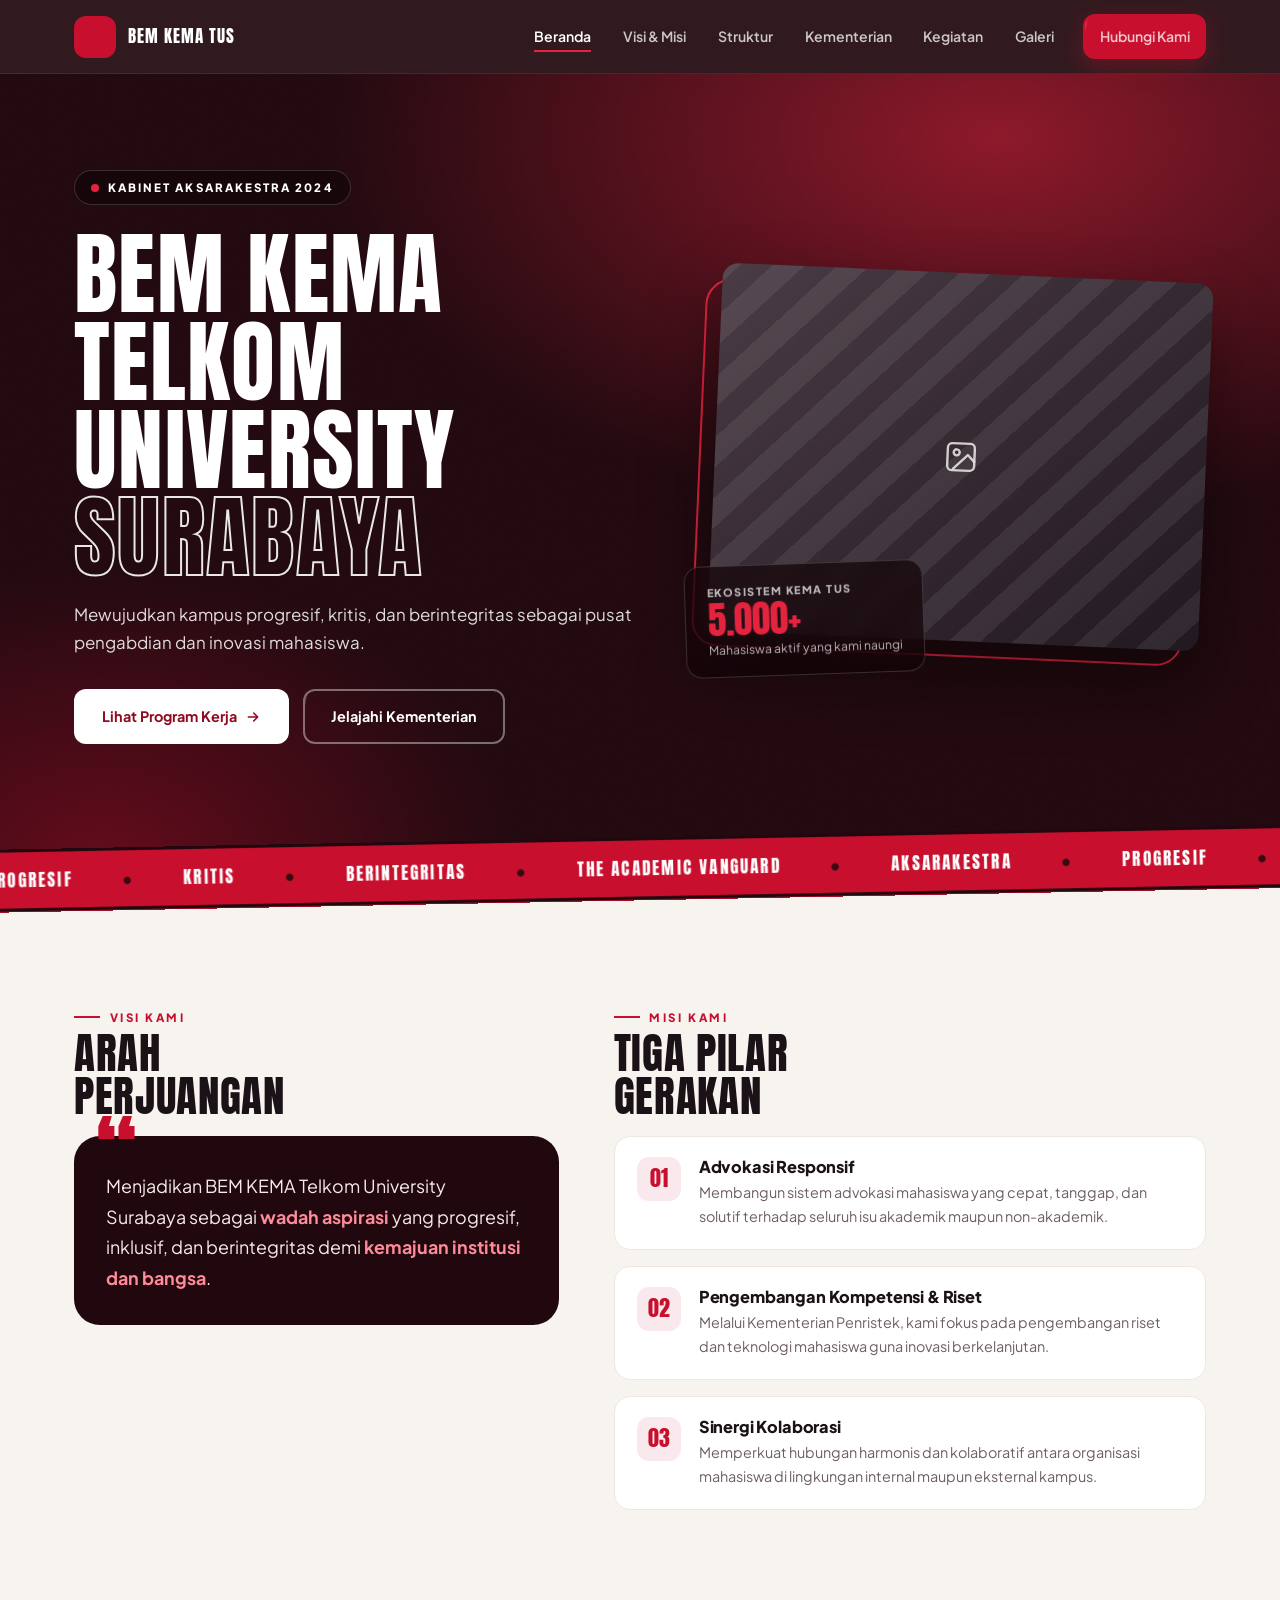
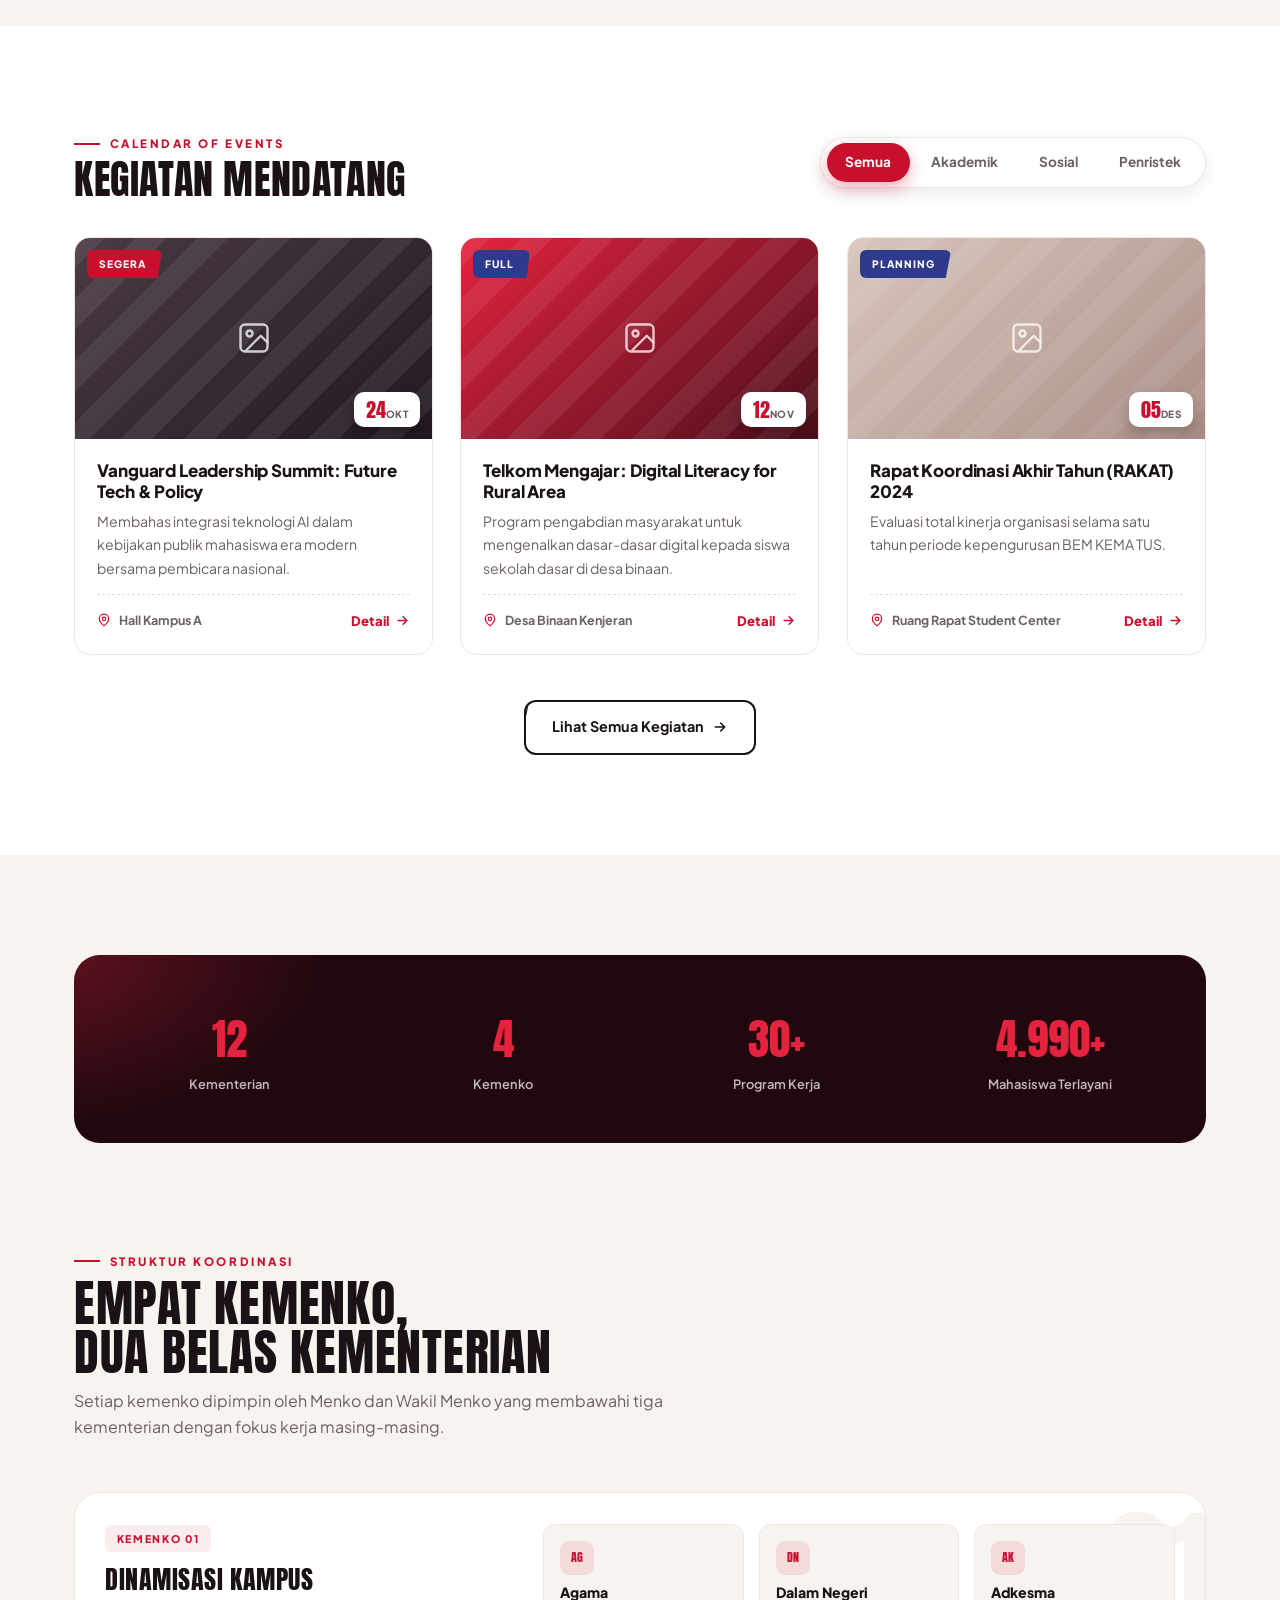
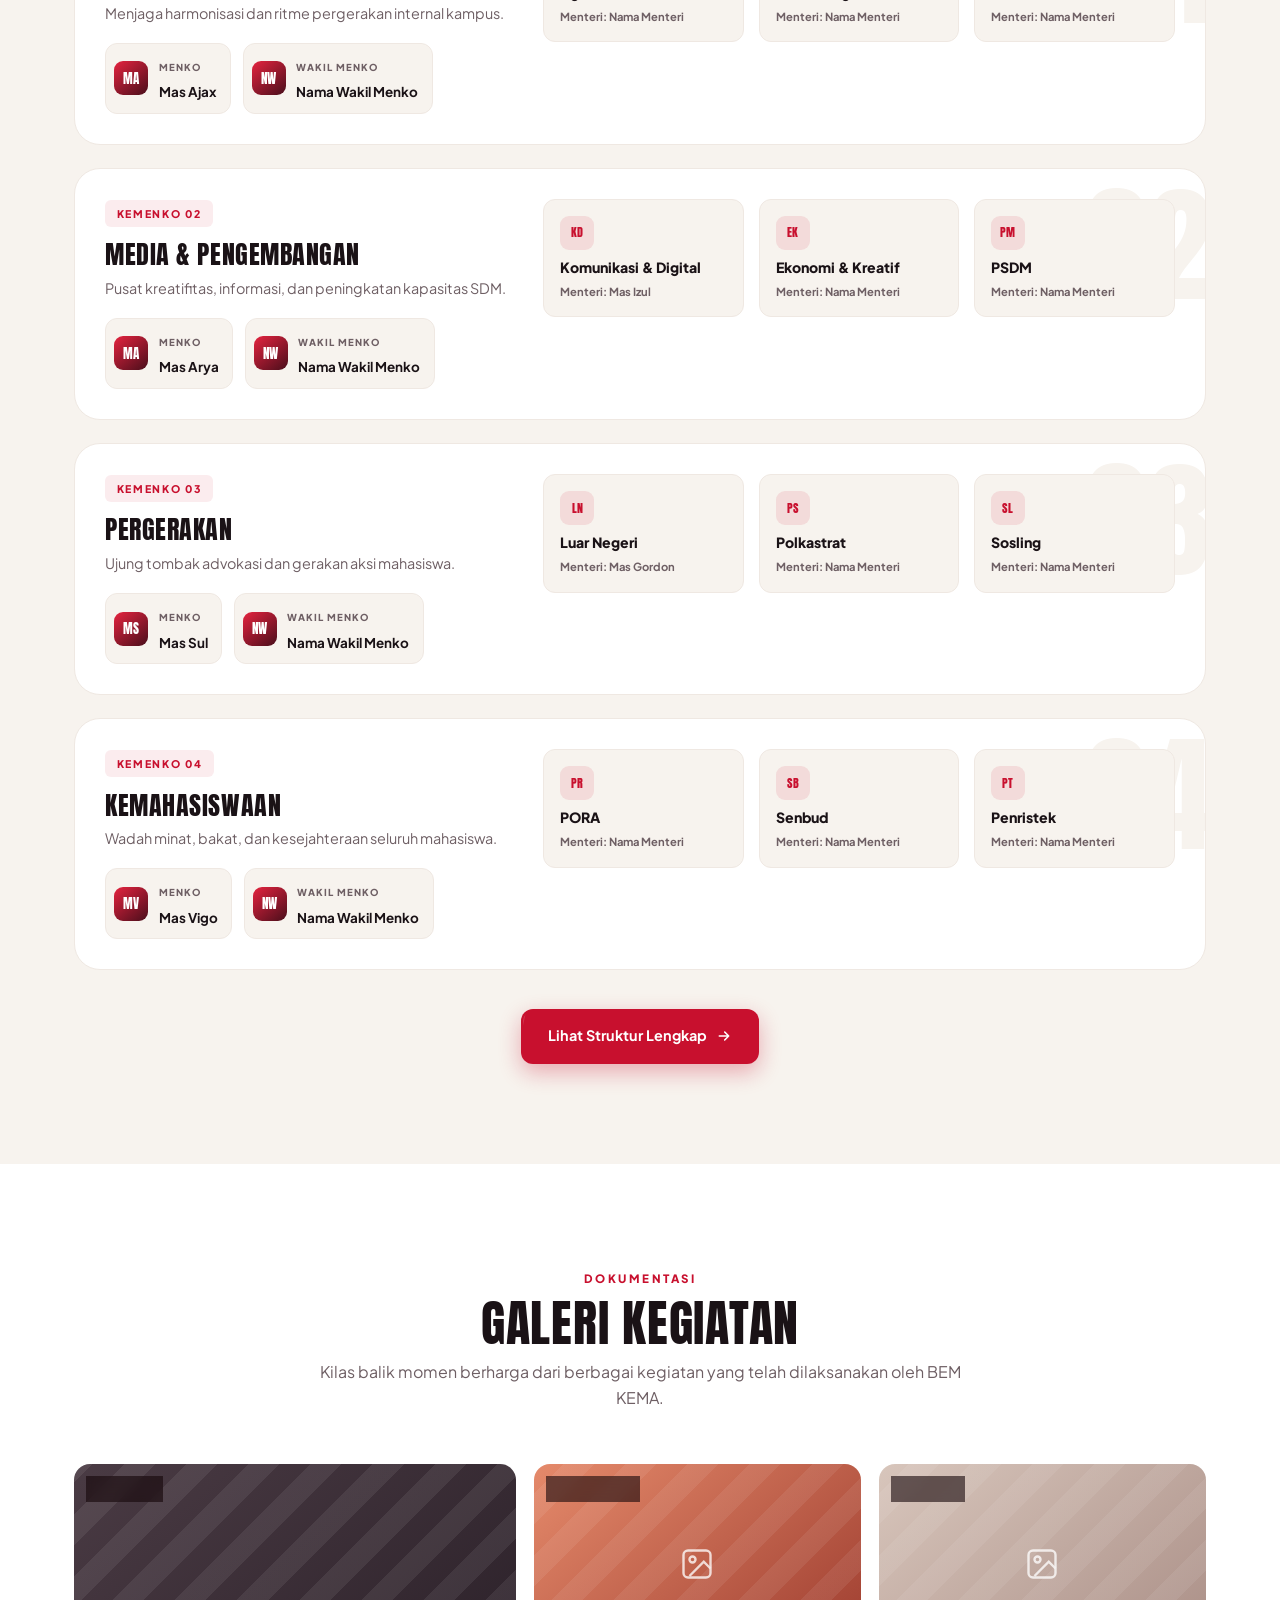
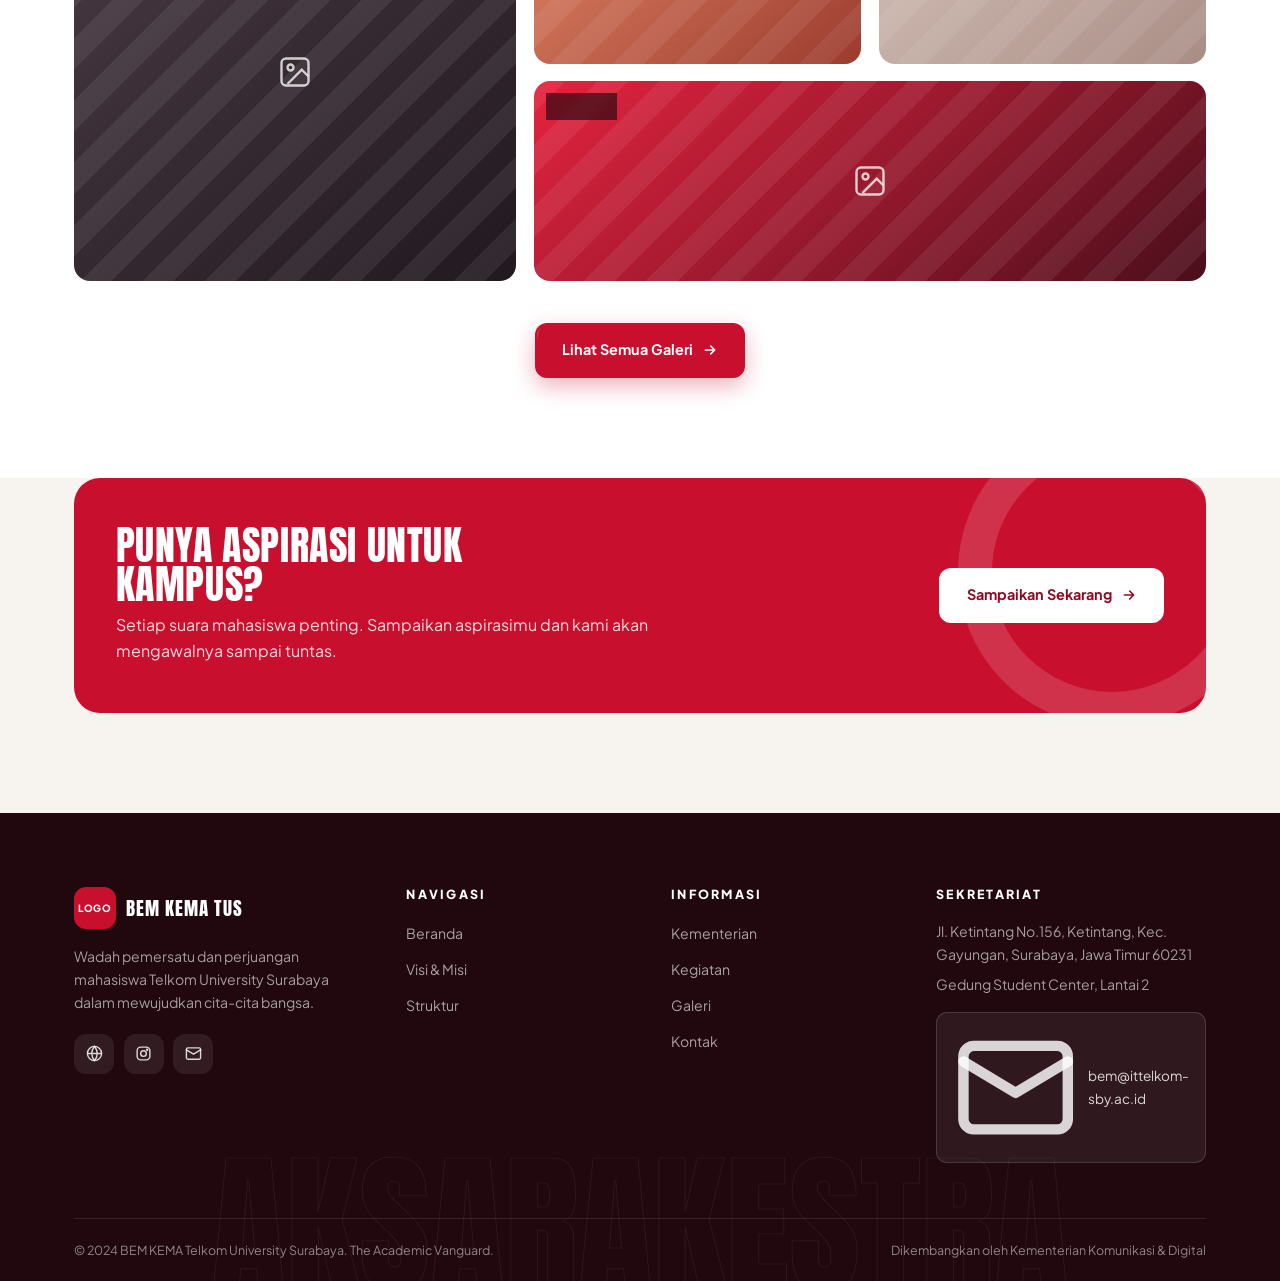
==== index.html @ 90ec029b "first upload" ====
<!DOCTYPE html>
<html lang="id">
<head>
  <meta charset="UTF-8">
  <meta name="viewport" content="width=device-width, initial-scale=1.0">
  <title>BEM KEMA TUS | The Academic Vanguard</title>
  <meta name="description" content="Website resmi BEM KEMA Telkom University Surabaya. Wadah aspirasi mahasiswa yang progresif, inklusif, dan berintegritas.">
  <link rel="preconnect" href="https://fonts.googleapis.com">
  <link rel="preconnect" href="https://fonts.gstatic.com" crossorigin>
  <link href="https://fonts.googleapis.com/css2?family=Anton&family=Plus+Jakarta+Sans:wght@400;500;600;700;800&display=swap" rel="stylesheet">
  <link rel="stylesheet" href="assets/css/style.css">
</head>
<body>

  <div id="site-header"></div>

  <!-- ===== HERO ===== -->
  <header class="hero">
    <div class="container hero-grid">
      <div>
        <span class="hero-badge rise d1"><span class="dot"></span> Kabinet Aksarakestra 2024</span>
        <h1>
          <span class="line rise d1">BEM KEMA</span>
          <span class="line rise d2">Telkom University</span>
          <span class="line outline rise d3">Surabaya</span>
        </h1>
        <p class="lead rise d3">Mewujudkan kampus progresif, kritis, dan berintegritas sebagai pusat pengabdian dan inovasi mahasiswa.</p>
        <div class="hero-actions rise d4">
          <a href="kegiatan.html" class="btn btn-light">Lihat Program Kerja
            <svg class="arrow" width="16" height="16" viewBox="0 0 24 24" fill="none" stroke="currentColor" stroke-width="2.4" stroke-linecap="round" stroke-linejoin="round"><path d="M5 12h14M13 6l6 6-6 6"/></svg>
          </a>
          <a href="kementerian.html" class="btn btn-ghost">Jelajahi Kementerian</a>
        </div>
      </div>
      <div class="hero-visual rise d3">
        <div class="hero-frame">
          <!-- Ganti div ini dengan <img src="assets/img/hero.jpg" class="hero-photo"> saat foto siap -->
          <div class="img-ph dark hero-photo">
            <svg viewBox="0 0 24 24" fill="none" stroke="currentColor" stroke-width="1.6" stroke-linecap="round" stroke-linejoin="round"><rect x="3" y="3" width="18" height="18" rx="3"/><circle cx="9" cy="9" r="2"/><path d="m21 15-4.5-4.5L7 20"/></svg>
          </div>
        </div>
        <div class="hero-stat">
          <div class="label">Ekosistem KEMA TUS</div>
          <div class="value" data-count="5000" data-suffix="+">0</div>
          <div class="sub">Mahasiswa aktif yang kami naungi</div>
        </div>
      </div>
    </div>
  </header>

  <!-- ===== MARQUEE ===== -->
  <div class="marquee" aria-hidden="true">
    <div class="marquee-track">
      <span>Progresif <em>&#9679;</em> Kritis <em>&#9679;</em> Berintegritas <em>&#9679;</em> The Academic Vanguard <em>&#9679;</em> Aksarakestra <em>&#9679;</em></span>
      <span>Progresif <em>&#9679;</em> Kritis <em>&#9679;</em> Berintegritas <em>&#9679;</em> The Academic Vanguard <em>&#9679;</em> Aksarakestra <em>&#9679;</em></span>
    </div>
  </div>

  <!-- ===== VISI MISI ===== -->
  <section class="section">
    <div class="container vm-grid">
      <div class="vm-block reveal">
        <span class="eyebrow">Visi Kami</span>
        <h2>Arah<br>Perjuangan</h2>
        <div class="visi-card">
          Menjadikan BEM KEMA Telkom University Surabaya sebagai <strong>wadah aspirasi</strong> yang progresif, inklusif, dan berintegritas demi <strong>kemajuan institusi dan bangsa</strong>.
        </div>
      </div>
      <div class="vm-block reveal">
        <span class="eyebrow">Misi Kami</span>
        <h2>Tiga Pilar<br>Gerakan</h2>
        <div class="misi-item">
          <div class="misi-num">01</div>
          <div>
            <h4>Advokasi Responsif</h4>
            <p>Membangun sistem advokasi mahasiswa yang cepat, tanggap, dan solutif terhadap seluruh isu akademik maupun non-akademik.</p>
          </div>
        </div>
        <div class="misi-item">
          <div class="misi-num">02</div>
          <div>
            <h4>Pengembangan Kompetensi &amp; Riset</h4>
            <p>Melalui Kementerian Penristek, kami fokus pada pengembangan riset dan teknologi mahasiswa guna inovasi berkelanjutan.</p>
          </div>
        </div>
        <div class="misi-item">
          <div class="misi-num">03</div>
          <div>
            <h4>Sinergi Kolaborasi</h4>
            <p>Memperkuat hubungan harmonis dan kolaboratif antara organisasi mahasiswa di lingkungan internal maupun eksternal kampus.</p>
          </div>
        </div>
      </div>
    </div>
  </section>

  <!-- ===== KEGIATAN MENDATANG ===== -->
  <section class="section white">
    <div class="container">
      <div class="toolbar">
        <div>
          <span class="eyebrow">Calendar of Events</span>
          <h2 class="display" style="font-size:clamp(1.8rem,3.4vw,2.5rem);margin-top:.4rem">Kegiatan Mendatang</h2>
        </div>
        <div class="chip-row" id="home-filter">
          <button class="chip active" data-kategori="semua">Semua</button>
          <button class="chip" data-kategori="seminar">Akademik</button>
          <button class="chip" data-kategori="sosial">Sosial</button>
          <button class="chip" data-kategori="penristek">Penristek</button>
        </div>
      </div>
      <div class="cards-3" id="home-kegiatan"></div>
      <div style="text-align:center;margin-top:2.8rem">
        <a href="kegiatan.html" class="btn btn-outline">Lihat Semua Kegiatan
          <svg class="arrow" width="16" height="16" viewBox="0 0 24 24" fill="none" stroke="currentColor" stroke-width="2.4" stroke-linecap="round" stroke-linejoin="round"><path d="M5 12h14M13 6l6 6-6 6"/></svg>
        </a>
      </div>
    </div>
  </section>

  <!-- ===== STATISTIK ===== -->
  <section class="section" style="padding-bottom:0">
    <div class="container">
      <div class="stats-strip reveal">
        <div><div class="value" data-count="12">0</div><div class="label">Kementerian</div></div>
        <div><div class="value" data-count="4">0</div><div class="label">Kemenko</div></div>
        <div><div class="value" data-count="30" data-suffix="+">0</div><div class="label">Program Kerja</div></div>
        <div><div class="value" data-count="5000" data-suffix="+">0</div><div class="label">Mahasiswa Terlayani</div></div>
      </div>
    </div>
  </section>

  <!-- ===== KEMENKO PREVIEW ===== -->
  <section class="section">
    <div class="container">
      <div class="section-head">
        <span class="eyebrow">Struktur Koordinasi</span>
        <h2>Empat Kemenko,<br>Dua Belas Kementerian</h2>
        <p>Setiap kemenko dipimpin oleh Menko dan Wakil Menko yang membawahi tiga kementerian dengan fokus kerja masing-masing.</p>
      </div>
      <div id="home-kemenko"></div>
      <div style="text-align:center;margin-top:2.4rem">
        <a href="struktur.html" class="btn btn-red">Lihat Struktur Lengkap
          <svg class="arrow" width="16" height="16" viewBox="0 0 24 24" fill="none" stroke="currentColor" stroke-width="2.4" stroke-linecap="round" stroke-linejoin="round"><path d="M5 12h14M13 6l6 6-6 6"/></svg>
        </a>
      </div>
    </div>
  </section>

  <!-- ===== GALERI PREVIEW ===== -->
  <section class="section white">
    <div class="container">
      <div class="section-head center">
        <span class="eyebrow">Dokumentasi</span>
        <h2>Galeri Kegiatan</h2>
        <p>Kilas balik momen berharga dari berbagai kegiatan yang telah dilaksanakan oleh BEM KEMA.</p>
      </div>
      <div class="gallery-masonry">
        <div class="g-item tall reveal"><div class="img-ph dark"><svg viewBox="0 0 24 24" fill="none" stroke="currentColor" stroke-width="1.6"><rect x="3" y="3" width="18" height="18" rx="3"/><circle cx="9" cy="9" r="2"/><path d="m21 15-4.5-4.5L7 20"/></svg></div><span class="tag">Internal</span><div class="cap">Foto bersama Kabinet Aksarakestra</div></div>
        <div class="g-item reveal"><div class="img-ph warm"><svg viewBox="0 0 24 24" fill="none" stroke="currentColor" stroke-width="1.6"><rect x="3" y="3" width="18" height="18" rx="3"/><circle cx="9" cy="9" r="2"/><path d="m21 15-4.5-4.5L7 20"/></svg></div><span class="tag">Aksi Sosial</span><div class="cap">Kegiatan pengabdian masyarakat</div></div>
        <div class="g-item reveal"><div class="img-ph"><svg viewBox="0 0 24 24" fill="none" stroke="currentColor" stroke-width="1.6"><rect x="3" y="3" width="18" height="18" rx="3"/><circle cx="9" cy="9" r="2"/><path d="m21 15-4.5-4.5L7 20"/></svg></div><span class="tag">Seminar</span><div class="cap">Diskusi kajian strategis</div></div>
        <div class="g-item wide reveal"><div class="img-ph red"><svg viewBox="0 0 24 24" fill="none" stroke="currentColor" stroke-width="1.6"><rect x="3" y="3" width="18" height="18" rx="3"/><circle cx="9" cy="9" r="2"/><path d="m21 15-4.5-4.5L7 20"/></svg></div><span class="tag">Kabinet</span><div class="cap">Foto bersama seluruh pengurus di depan kampus</div></div>
      </div>
      <div style="text-align:center;margin-top:2.6rem">
        <a href="galeri.html" class="btn btn-red">Lihat Semua Galeri
          <svg class="arrow" width="16" height="16" viewBox="0 0 24 24" fill="none" stroke="currentColor" stroke-width="2.4" stroke-linecap="round" stroke-linejoin="round"><path d="M5 12h14M13 6l6 6-6 6"/></svg>
        </a>
      </div>
    </div>
  </section>

  <!-- ===== CTA ===== -->
  <section class="section" style="padding-top:0">
    <div class="container">
      <div class="cta-band reveal">
        <div>
          <h2>Punya Aspirasi untuk Kampus?</h2>
          <p>Setiap suara mahasiswa penting. Sampaikan aspirasimu dan kami akan mengawalnya sampai tuntas.</p>
        </div>
        <a href="kontak.html" class="btn btn-light">Sampaikan Sekarang
          <svg class="arrow" width="16" height="16" viewBox="0 0 24 24" fill="none" stroke="currentColor" stroke-width="2.4" stroke-linecap="round" stroke-linejoin="round"><path d="M5 12h14M13 6l6 6-6 6"/></svg>
        </a>
      </div>
    </div>
  </section>

  <div id="site-footer"></div>

  <script src="assets/js/data.js"></script>
  <script src="assets/js/main.js"></script>
</body>
</html>
---- assets/css/style.css ----
/* ============================================================
   BEM KEMA TUS  |  "The Academic Vanguard"
   Redesain v2: tipografi poster (Anton), palet crimson + paper,
   micro-interaction, filter sliding pill, kemenko panel.
   ============================================================ */

:root{
  --red:#C8102E;
  --red-hot:#E5233F;
  --red-deep:#8F0A21;
  --wine:#4A0E1B;
  --maroon:#20080E;        /* section gelap & footer */
  --maroon-2:#2E0C15;

  --paper:#F7F3EE;         /* latar utama, warm paper */
  --card:#FFFFFF;
  --ink:#1A1216;
  --muted:#6E5F64;
  --line:#E7DcD6;
  --line-soft:#EFE8E2;
  --sun:#F2A33C;           /* aksen kecil saja */

  --radius:16px;
  --radius-lg:26px;
  --shadow:0 16px 40px rgba(32,8,14,.12);
  --shadow-sm:0 6px 18px rgba(32,8,14,.08);

  --display:"Anton",Impact,sans-serif;
  --body:"Plus Jakarta Sans",system-ui,sans-serif;

  --nav-h:74px;
  --container:1180px;
  --ease:cubic-bezier(.22,.9,.3,1);
}

*{box-sizing:border-box;margin:0;padding:0}
html{scroll-behavior:smooth;overflow-x:clip}
body{
  font-family:var(--body);color:var(--ink);background:var(--paper);
  line-height:1.65;font-size:16px;-webkit-font-smoothing:antialiased;
  overflow-x:hidden;
}
::selection{background:var(--red);color:#fff}
img{max-width:100%;display:block}
a{color:inherit;text-decoration:none}
ul{list-style:none}
button{font:inherit;cursor:pointer;border:none;background:none;color:inherit}

/* Display type: uppercase poster */
h1,h2,.display{
  font-family:var(--display);font-weight:400;text-transform:uppercase;
  letter-spacing:.015em;line-height:.98;
}
h3,h4{font-weight:800;letter-spacing:-.01em;line-height:1.25}
.outline{
  color:transparent;-webkit-text-stroke:2px rgba(255,255,255,.9);
}
.outline.dark{-webkit-text-stroke:2px var(--red)}

.container{max-width:var(--container);margin:0 auto;padding:0 24px}
.section{padding:100px 0}
.section.dark{background:var(--maroon);color:#F3E9E4}
.section.white{background:var(--card)}

.eyebrow{
  display:inline-flex;align-items:center;gap:.6rem;
  font-size:.72rem;font-weight:800;letter-spacing:.22em;text-transform:uppercase;
  color:var(--red);
}
.eyebrow::before{content:"";width:26px;height:2px;background:var(--red)}
.eyebrow.on-dark{color:#FF6B81}
.eyebrow.on-dark::before{background:#FF6B81}

.section-head{max-width:680px;margin-bottom:52px}
.section-head.center{margin-left:auto;margin-right:auto;text-align:center}
.section-head.center .eyebrow::before{display:none}
.section-head h2{font-size:clamp(2rem,4.4vw,3.1rem);margin:.55rem 0 .7rem}
.section-head p{color:var(--muted)}
.section.dark .section-head p{color:#C9B3B4}

/* ---------- Progress bar & back-to-top ---------- */
.progress-bar{
  position:fixed;top:0;left:0;height:3px;width:0;z-index:300;
  background:linear-gradient(90deg,var(--red),var(--red-hot));
}
.to-top{
  position:fixed;right:22px;bottom:22px;z-index:90;width:48px;height:48px;
  border-radius:50%;background:var(--ink);color:#fff;display:grid;place-items:center;
  box-shadow:var(--shadow);opacity:0;pointer-events:none;
  transition:.3s var(--ease);
}
.to-top.show{opacity:1;pointer-events:auto}
.to-top:hover{background:var(--red);transform:translateY(-4px) rotate(-8deg)}

/* ---------- Tombol ---------- */
.btn{
  position:relative;display:inline-flex;align-items:center;gap:.55rem;
  padding:.85rem 1.6rem;border-radius:12px;font-weight:700;font-size:.9rem;
  overflow:hidden;isolation:isolate;transition:.28s var(--ease);
  border:2px solid transparent;
}
.btn::after{
  content:"";position:absolute;inset:0;z-index:-1;
  background:rgba(255,255,255,.16);
  transform:translateX(-101%) skewX(-12deg);transition:transform .38s var(--ease);
}
.btn:hover::after{transform:translateX(0) skewX(0)}
.btn .arrow{transition:transform .25s var(--ease)}
.btn:hover .arrow{transform:translateX(4px)}
.btn-red{background:var(--red);color:#fff;box-shadow:0 8px 22px rgba(200,16,46,.32)}
.btn-red:hover{transform:translateY(-2px)}
.btn-light{background:#fff;color:var(--red-deep)}
.btn-light:hover{transform:translateY(-2px);box-shadow:0 10px 26px rgba(0,0,0,.22)}
.btn-ghost{border-color:rgba(255,255,255,.4);color:#fff}
.btn-ghost:hover{border-color:#fff}
.btn-outline{border-color:var(--ink);color:var(--ink)}
.btn-outline::after{background:var(--ink)}
.btn-outline:hover{color:#fff}

/* ---------- Navbar ---------- */
.navbar{
  position:sticky;top:0;z-index:100;height:var(--nav-h);
  background:rgba(32,8,14,.92);backdrop-filter:blur(12px);
  color:#fff;border-bottom:1px solid rgba(255,255,255,.08);
}
.navbar .container{height:100%;display:flex;align-items:center;gap:2rem}
.brand{display:flex;align-items:center;gap:.75rem;font-family:var(--display);font-size:1.05rem;letter-spacing:.06em;text-transform:uppercase}
.brand-logo{
  width:42px;height:42px;border-radius:12px;overflow:hidden;flex-shrink:0;
  background:var(--red);display:grid;place-items:center;
  transition:.3s var(--ease);
}
.brand:hover .brand-logo{transform:rotate(-6deg) scale(1.05)}
.brand-logo img{width:100%;height:100%;object-fit:contain;padding:5px}
.brand-logo .logo-fallback{font-size:.62rem;font-weight:800;letter-spacing:.08em;font-family:var(--body)}
.nav-links{display:flex;align-items:center;gap:.2rem;margin-left:auto}
.nav-links a{
  position:relative;padding:.55rem .9rem;font-size:.88rem;font-weight:600;
  color:rgba(255,255,255,.75);transition:color .2s;
}
.nav-links a:not(.btn)::after{
  content:"";position:absolute;left:.9rem;right:.9rem;bottom:.3rem;height:2px;
  background:var(--red-hot);transform:scaleX(0);transform-origin:left;
  transition:transform .28s var(--ease);
}
.nav-links a:not(.btn):hover{color:#fff}
.nav-links a:not(.btn):hover::after{transform:scaleX(1)}
.nav-links a.active{color:#fff}
.nav-links a.active::after{transform:scaleX(1)}
.nav-cta{margin-left:.7rem;padding:.6rem 1.2rem}
.nav-toggle{display:none;width:44px;height:44px;border-radius:10px}
.nav-toggle:hover{background:rgba(255,255,255,.1)}
@media(max-width:960px){
  .nav-links{
    position:fixed;inset:var(--nav-h) 0 auto 0;flex-direction:column;align-items:stretch;
    background:var(--maroon);padding:1.1rem 1.4rem 1.5rem;gap:.25rem;
    transform:translateY(-130%);transition:transform .32s var(--ease);
    box-shadow:0 24px 40px rgba(0,0,0,.35);
  }
  .nav-links.open{transform:translateY(0)}
  .nav-cta{margin:.7rem 0 0}
  .nav-toggle{display:grid;place-items:center;margin-left:auto}
}

/* ---------- Hero ---------- */
.hero{
  position:relative;color:#fff;overflow:hidden;
  background:
    radial-gradient(1100px 620px at 78% 8%,rgba(229,35,63,.55),transparent 62%),
    radial-gradient(700px 500px at 8% 100%,rgba(143,10,33,.6),transparent 60%),
    var(--maroon);
  padding:96px 0 120px;
}
.hero::before{ /* grain halus */
  content:"";position:absolute;inset:0;opacity:.5;pointer-events:none;
  background-image:url("data:image/svg+xml,%3Csvg xmlns='http://www.w3.org/2000/svg' width='140' height='140'%3E%3Cfilter id='n'%3E%3CfeTurbulence type='fractalNoise' baseFrequency='.9' numOctaves='2'/%3E%3CfeColorMatrix values='0 0 0 0 1 0 0 0 0 1 0 0 0 0 1 0 0 0 .04 0'/%3E%3C/filter%3E%3Crect width='100%25' height='100%25' filter='url(%23n)'/%3E%3C/svg%3E");
}
.hero-grid{position:relative;display:grid;grid-template-columns:1.08fr .92fr;gap:4rem;align-items:center}
.hero-badge{
  display:inline-flex;align-items:center;gap:.55rem;
  background:rgba(0,0,0,.35);border:1px solid rgba(255,255,255,.16);
  padding:.45rem 1rem;border-radius:999px;font-size:.72rem;font-weight:800;
  letter-spacing:.18em;text-transform:uppercase;margin-bottom:1.6rem;
}
.hero-badge .dot{width:8px;height:8px;border-radius:50%;background:var(--red-hot);animation:pulse 2s infinite}
@keyframes pulse{
  0%,100%{box-shadow:0 0 0 0 rgba(229,35,63,.5)}
  55%{box-shadow:0 0 0 8px rgba(229,35,63,0)}
}
.hero h1{font-size:clamp(3rem,7.4vw,5.6rem);margin-bottom:1.2rem}
.hero h1 .line{display:block}
.hero p.lead{font-size:1.06rem;color:rgba(255,255,255,.85);max-width:48ch;margin-bottom:2rem}
.hero-actions{display:flex;flex-wrap:wrap;gap:.9rem}

/* animasi masuk hero */
.rise{opacity:0;transform:translateY(28px);animation:rise .8s var(--ease) forwards}
.rise.d1{animation-delay:.08s}.rise.d2{animation-delay:.18s}
.rise.d3{animation-delay:.3s}.rise.d4{animation-delay:.42s}
@keyframes rise{to{opacity:1;transform:none}}

.hero-visual{position:relative}
.hero-frame{
  position:relative;border-radius:var(--radius-lg);
  transform:rotate(2.5deg);transition:transform .5s var(--ease);
}
.hero-visual:hover .hero-frame{transform:rotate(0deg) scale(1.015)}
.hero-frame::before{
  content:"";position:absolute;inset:0;border-radius:var(--radius-lg);
  border:2px solid var(--red-hot);transform:translate(-16px,16px);
  pointer-events:none;
}
.hero-photo{border-radius:var(--radius-lg);aspect-ratio:4/3;box-shadow:0 34px 70px rgba(0,0,0,.45)}
.hero-stat{
  position:absolute;left:-30px;bottom:-34px;z-index:2;
  background:rgba(18,4,8,.72);backdrop-filter:blur(12px);
  border:1px solid rgba(255,255,255,.16);border-radius:var(--radius);
  padding:1.05rem 1.35rem;min-width:210px;transform:rotate(-2deg);
}
.hero-stat .label{font-size:.68rem;letter-spacing:.14em;text-transform:uppercase;color:rgba(255,255,255,.7);font-weight:800}
.hero-stat .value{font-family:var(--display);font-size:2.3rem;line-height:1.05;color:var(--red-hot)}
.hero-stat .sub{font-size:.76rem;color:rgba(255,255,255,.7)}
@media(max-width:960px){
  .hero-grid{grid-template-columns:1fr;gap:3.4rem}
  .hero-stat{left:10px;bottom:-24px}
}

/* ---------- Marquee ---------- */
.marquee{
  background:var(--red);color:#fff;overflow:hidden;padding:.85rem 0;
  transform:rotate(-1.1deg) scale(1.02);border-block:3px solid var(--maroon);
  position:relative;z-index:3;margin-top:-26px;
}
.marquee-track{
  display:flex;gap:3rem;width:max-content;
  font-family:var(--display);font-size:1.05rem;letter-spacing:.12em;text-transform:uppercase;
  animation:marquee 22s linear infinite;
}
.marquee-track span{display:flex;align-items:center;gap:3rem;white-space:nowrap}
.marquee-track em{font-style:normal;color:var(--maroon);opacity:.85}
@keyframes marquee{to{transform:translateX(-50%)}}

/* ---------- Placeholder gambar ---------- */
.img-ph{
  position:relative;overflow:hidden;border-radius:var(--radius);
  background:linear-gradient(140deg,#D8C6BC,#A98D85);
  display:grid;place-items:center;color:rgba(255,255,255,.9);
}
.img-ph::before{
  content:"";position:absolute;inset:0;
  background:repeating-linear-gradient(-45deg,transparent 0 22px,rgba(255,255,255,.07) 22px 44px);
}
.img-ph svg{width:36px;height:36px;opacity:.85;position:relative;z-index:1}
.img-ph.warm{background:linear-gradient(140deg,#E58A6B,#9C3B2E)}
.img-ph.dark{background:linear-gradient(140deg,#4A3B44,#211820)}
.img-ph.red{background:linear-gradient(140deg,var(--red-hot),var(--wine))}

/* ---------- Visi & Misi ---------- */
.vm-grid{display:grid;grid-template-columns:1fr 1.22fr;gap:3.4rem;align-items:start}
@media(max-width:940px){.vm-grid{grid-template-columns:1fr}}
.vm-block h2{font-size:clamp(2rem,3.6vw,2.7rem);margin:.35rem 0 1.2rem}
.visi-card{
  position:relative;background:var(--maroon);color:#F6EAE6;
  border-radius:var(--radius-lg);padding:2.2rem 2rem 2rem;
  font-size:1.12rem;line-height:1.7;
}
.visi-card::before{
  content:"\201C";position:absolute;top:-26px;left:22px;
  font-family:var(--display);font-size:5.5rem;color:var(--red);line-height:1;
}
.visi-card strong{color:#FF8A9A}
.misi-item{
  display:flex;gap:1.1rem;background:var(--card);border:1px solid var(--line-soft);
  border-radius:var(--radius);padding:1.25rem 1.4rem;margin-bottom:1rem;
  transition:.28s var(--ease);
}
.misi-item:hover{transform:translateX(8px);border-color:var(--red);box-shadow:var(--shadow-sm)}
.misi-num{
  font-family:var(--display);font-size:1.35rem;color:var(--red);
  width:44px;height:44px;flex-shrink:0;border-radius:12px;
  background:rgba(200,16,46,.09);display:grid;place-items:center;
}
.misi-item h4{margin-bottom:.25rem;font-size:1.02rem}
.misi-item p{font-size:.9rem;color:var(--muted)}

/* ---------- Filter chips (sliding pill) ---------- */
.chip-row{
  position:relative;display:inline-flex;flex-wrap:wrap;gap:.25rem;
  background:var(--card);border:1px solid var(--line-soft);
  padding:.35rem;border-radius:999px;box-shadow:var(--shadow-sm);
}
.chip{
  position:relative;z-index:1;padding:.5rem 1.15rem;border-radius:999px;
  font-size:.85rem;font-weight:700;color:var(--muted);
  transition:color .25s var(--ease);white-space:nowrap;
}
.chip:hover{color:var(--ink)}
.chip.active{color:#fff}
.chip-indicator{
  position:absolute;z-index:0;top:.35rem;bottom:.35rem;border-radius:999px;
  background:var(--red);box-shadow:0 6px 16px rgba(200,16,46,.35);
  transition:left .32s var(--ease),width .32s var(--ease);
}
.chip .count{
  font-size:.68rem;font-weight:800;opacity:.65;margin-left:.3rem;
}

/* ---------- Kartu kegiatan ---------- */
.cards-3{display:grid;grid-template-columns:repeat(3,1fr);gap:1.7rem}
@media(max-width:1000px){.cards-3{grid-template-columns:repeat(2,1fr)}}
@media(max-width:640px){.cards-3{grid-template-columns:1fr}}

.event-card{
  background:var(--card);border-radius:var(--radius);overflow:hidden;
  border:1px solid var(--line-soft);display:flex;flex-direction:column;
  transition:transform .35s var(--ease),box-shadow .35s var(--ease),border-color .35s;
  will-change:transform;
}
.event-card:hover{transform:translateY(-8px);box-shadow:var(--shadow);border-color:transparent}
.event-media{position:relative;aspect-ratio:16/9;overflow:hidden}
.event-media .img-ph{border-radius:0;height:100%;transition:transform .6s var(--ease)}
.event-card:hover .event-media .img-ph{transform:scale(1.07)}
.event-status{
  position:absolute;top:12px;left:12px;z-index:2;
  font-size:.64rem;font-weight:800;letter-spacing:.1em;text-transform:uppercase;
  padding:.35rem .75rem;border-radius:6px;color:#fff;background:var(--red);
  clip-path:polygon(0 0,100% 0,94% 100%,0 100%);padding-right:1rem;
}
.event-status.open{background:#1E7A46}
.event-status.ongoing{background:var(--sun);color:var(--maroon)}
.event-status.planning{background:#2E3A8C}
.event-status.done{background:#5D5560}
.event-date{
  position:absolute;bottom:12px;right:12px;z-index:2;text-align:center;
  background:#fff;border-radius:10px;padding:.4rem .7rem;line-height:1.1;
  box-shadow:0 6px 14px rgba(0,0,0,.22);
}
.event-date .d{font-family:var(--display);font-size:1.25rem;color:var(--red)}
.event-date .m{font-size:.62rem;font-weight:800;letter-spacing:.08em;text-transform:uppercase;color:var(--muted)}
.event-body{padding:1.3rem 1.4rem 1.4rem;display:flex;flex-direction:column;gap:.5rem;flex:1}
.event-body h3{font-size:1.06rem;position:relative;display:inline}
.event-body h3 span{
  background-image:linear-gradient(var(--red),var(--red));
  background-repeat:no-repeat;background-size:0% 2px;background-position:0 100%;
  transition:background-size .4s var(--ease);padding-bottom:2px;
}
.event-card:hover h3 span{background-size:100% 2px}
.event-body p{font-size:.88rem;color:var(--muted);flex:1}
.event-meta{display:flex;align-items:center;gap:.45rem;font-size:.78rem;color:var(--muted);font-weight:700}
.event-meta svg{width:14px;height:14px;color:var(--red)}
.event-foot{
  display:flex;justify-content:space-between;align-items:center;
  border-top:1px dashed var(--line);padding-top:.9rem;margin-top:.4rem;
}
.event-foot .go{color:var(--red);display:inline-flex;align-items:center;gap:.35rem;font-weight:800;font-size:.82rem}
.event-foot .go svg{width:15px;height:15px;transition:transform .25s var(--ease)}
.event-card:hover .go svg{transform:translateX(4px)}

/* ---------- Kemenko panel ---------- */
.kemenko-panel{
  background:var(--card);border:1px solid var(--line-soft);border-radius:var(--radius-lg);
  padding:1.9rem;margin-bottom:1.4rem;display:grid;
  grid-template-columns:.9fr 1.4fr;gap:2rem;align-items:start;
  transition:.3s var(--ease);position:relative;overflow:hidden;
}
.kemenko-panel::before{
  content:attr(data-num);position:absolute;right:-6px;top:-30px;
  font-family:var(--display);font-size:8rem;color:var(--paper);
  z-index:0;pointer-events:none;
}
.kemenko-panel:hover{border-color:var(--red);box-shadow:var(--shadow-sm)}
.kemenko-info{position:relative;z-index:1}
.kemenko-info .tag{
  display:inline-block;font-size:.66rem;font-weight:800;letter-spacing:.16em;
  text-transform:uppercase;color:var(--red);background:rgba(200,16,46,.08);
  padding:.3rem .7rem;border-radius:6px;margin-bottom:.7rem;
}
.kemenko-info h3{font-family:var(--display);font-weight:400;text-transform:uppercase;font-size:1.6rem;letter-spacing:.02em;margin-bottom:.4rem}
.kemenko-info p{font-size:.9rem;color:var(--muted);margin-bottom:1.1rem}
.duo{display:flex;gap:.7rem;flex-wrap:wrap}
.duo-chip{
  display:flex;align-items:center;gap:.65rem;background:var(--paper);
  border:1px solid var(--line-soft);border-radius:12px;padding:.5rem .85rem .5rem .5rem;
}
.duo-chip .ava{
  width:34px;height:34px;border-radius:9px;background:linear-gradient(140deg,var(--red-hot),var(--wine));
  color:#fff;display:grid;place-items:center;font-family:var(--display);font-size:.8rem;
}
.duo-chip .r{font-size:.6rem;font-weight:800;letter-spacing:.1em;text-transform:uppercase;color:var(--muted);line-height:1.2}
.duo-chip .n{font-size:.84rem;font-weight:700;line-height:1.2}
.kemenko-kems{position:relative;z-index:1;display:grid;grid-template-columns:repeat(3,1fr);gap:.9rem}
@media(max-width:900px){
  .kemenko-panel{grid-template-columns:1fr}
  .kemenko-kems{grid-template-columns:repeat(auto-fit,minmax(150px,1fr))}
}
.mini-kem{
  background:var(--paper);border:1px solid var(--line-soft);border-radius:12px;
  padding:1rem;display:flex;flex-direction:column;gap:.35rem;
  transition:.28s var(--ease);
}
.mini-kem:hover{background:var(--maroon);color:#fff;transform:translateY(-4px)}
.mini-kem:hover .k{color:#FF8A9A}
.mini-kem .ic{
  width:34px;height:34px;border-radius:9px;background:rgba(200,16,46,.1);
  color:var(--red);display:grid;place-items:center;font-family:var(--display);font-size:.72rem;
  margin-bottom:.2rem;transition:.28s;
}
.mini-kem:hover .ic{background:var(--red);color:#fff;transform:rotate(-6deg)}
.mini-kem .t{font-weight:800;font-size:.88rem;line-height:1.25}
.mini-kem .k{font-size:.7rem;font-weight:700;color:var(--muted);transition:.28s}

/* ---------- Kartu kementerian (grid) ---------- */
.kem-grid{display:grid;grid-template-columns:repeat(3,1fr);gap:1.4rem}
@media(max-width:1000px){.kem-grid{grid-template-columns:repeat(2,1fr)}}
@media(max-width:620px){.kem-grid{grid-template-columns:1fr}}
.kem-card{
  position:relative;background:var(--card);border:1px solid var(--line-soft);
  border-radius:var(--radius);padding:1.6rem;overflow:hidden;
  display:flex;flex-direction:column;gap:.6rem;isolation:isolate;
  transition:.32s var(--ease);
}
.kem-card::before{ /* tirai maroon dari bawah */
  content:"";position:absolute;inset:0;z-index:-1;background:var(--maroon);
  transform:translateY(101%);transition:transform .38s var(--ease);
}
.kem-card:hover{border-color:var(--maroon);transform:translateY(-6px);color:#fff}
.kem-card:hover::before{transform:translateY(0)}
.kem-head{display:flex;align-items:center;gap:.95rem}
.kem-icon{
  width:48px;height:48px;border-radius:13px;flex-shrink:0;
  background:rgba(200,16,46,.09);color:var(--red);
  display:grid;place-items:center;font-family:var(--display);font-size:.85rem;
  transition:.32s var(--ease);
}
.kem-card:hover .kem-icon{background:var(--red);color:#fff;transform:rotate(-8deg) scale(1.06)}
.kem-head h3{font-size:1.04rem}
.kem-head .mentri{font-size:.75rem;font-weight:700;color:var(--red);transition:.3s}
.kem-card:hover .mentri{color:#FF8A9A}
.kem-card p{font-size:.87rem;color:var(--muted);flex:1;transition:.3s}
.kem-card:hover p{color:rgba(255,255,255,.78)}
.kem-card .more{font-size:.8rem;font-weight:800;color:var(--red);display:inline-flex;align-items:center;gap:.35rem;transition:.3s}
.kem-card:hover .more{color:#fff}
.kem-card .more svg{width:14px;height:14px;transition:transform .25s var(--ease)}
.kem-card:hover .more svg{transform:translateX(4px)}

/* Group header di halaman daftar kementerian */
.kem-group{margin-bottom:3.4rem}
.kem-group-head{
  display:flex;flex-wrap:wrap;align-items:center;gap:1rem;justify-content:space-between;
  border-bottom:2px solid var(--ink);padding-bottom:1rem;margin-bottom:1.5rem;
}
.kem-group-head h3{font-family:var(--display);font-weight:400;text-transform:uppercase;font-size:1.5rem;display:flex;align-items:baseline;gap:.7rem}
.kem-group-head h3 .idx{color:var(--red);font-size:1rem}

/* ---------- Struktur ---------- */
.leaders{display:grid;grid-template-columns:1fr 1fr;gap:1.6rem;max-width:940px;margin:0 auto}
@media(max-width:720px){.leaders{grid-template-columns:1fr}}
.leader-card{
  position:relative;background:var(--card);border-radius:var(--radius-lg);
  padding:1.6rem;display:flex;align-items:center;gap:1.3rem;
  border:1px solid var(--line-soft);overflow:hidden;transition:.3s var(--ease);
}
.leader-card::after{
  content:"";position:absolute;top:0;left:0;right:0;height:4px;
  background:linear-gradient(90deg,var(--red),var(--red-hot));
  transform:scaleX(0);transform-origin:left;transition:transform .4s var(--ease);
}
.leader-card:hover{transform:translateY(-5px);box-shadow:var(--shadow-sm)}
.leader-card:hover::after{transform:scaleX(1)}
.leader-card .img-ph{width:92px;height:92px;flex-shrink:0;border-radius:16px}
.leader-card .role{font-size:.68rem;font-weight:800;letter-spacing:.16em;text-transform:uppercase;color:var(--red)}
.leader-card .name{font-family:var(--display);text-transform:uppercase;font-size:1.35rem;letter-spacing:.02em;line-height:1.1;margin-top:.2rem}

.org-line{width:2px;height:52px;background:repeating-linear-gradient(var(--red) 0 6px,transparent 6px 12px);margin:0 auto}

.staff-row{display:grid;grid-template-columns:repeat(auto-fit,minmax(140px,1fr));gap:.85rem}
.staff-chip{
  background:var(--card);border:1px solid var(--line-soft);border-radius:13px;
  padding:.9rem .6rem;text-align:center;transition:.25s var(--ease);
}
.staff-chip:hover{transform:translateY(-4px);border-color:var(--red)}
.staff-chip .role{font-size:.62rem;font-weight:800;letter-spacing:.12em;text-transform:uppercase;color:var(--muted)}
.staff-chip .role.gold{color:var(--sun)}
.staff-chip .name{font-weight:800;font-size:.92rem;margin-top:.2rem}

/* ---------- Detail kementerian ---------- */
.detail-grid{display:grid;grid-template-columns:1.15fr .85fr;gap:3.2rem;align-items:start}
@media(max-width:900px){.detail-grid{grid-template-columns:1fr}}
.person-grid{display:grid;grid-template-columns:repeat(auto-fill,minmax(190px,1fr));gap:1.3rem}
.person-card{
  background:var(--card);border-radius:var(--radius);overflow:hidden;
  border:1px solid var(--line-soft);text-align:center;transition:.3s var(--ease);
}
.person-card:hover{transform:translateY(-6px);box-shadow:var(--shadow-sm)}
.person-card .media{aspect-ratio:1/1;overflow:hidden}
.person-card .img-ph{height:100%;border-radius:0;transition:transform .5s var(--ease)}
.person-card:hover .img-ph{transform:scale(1.06)}
.person-card .body{padding:1rem .8rem 1.15rem}
.person-card .name{font-weight:800;font-size:.95rem}
.person-card .role{font-size:.72rem;color:var(--red);font-weight:800;letter-spacing:.08em;text-transform:uppercase;margin-top:.2rem}

.proker-item{
  background:var(--card);border:1px solid var(--line-soft);border-radius:var(--radius);
  padding:1.2rem 1.35rem;margin-bottom:.95rem;display:flex;gap:1.05rem;align-items:flex-start;
  transition:.28s var(--ease);
}
.proker-item:hover{transform:translateX(8px);border-color:var(--red)}
.proker-item .idx{
  font-family:var(--display);color:var(--red);background:rgba(200,16,46,.09);
  width:42px;height:42px;border-radius:11px;display:grid;place-items:center;
  flex-shrink:0;font-size:1rem;
}
.proker-item h4{font-size:1rem;margin-bottom:.15rem}
.proker-item p{font-size:.86rem;color:var(--muted)}

/* ---------- Statistik ---------- */
.stats-strip{
  position:relative;background:var(--maroon);color:#fff;overflow:hidden;
  border-radius:var(--radius-lg);padding:3rem 2rem;
  display:grid;grid-template-columns:repeat(4,1fr);gap:1.6rem;text-align:center;
}
.stats-strip::before{
  content:"";position:absolute;inset:-40%;
  background:radial-gradient(500px 300px at 20% 20%,rgba(229,35,63,.35),transparent 60%);
}
.stats-strip>div{position:relative}
.stats-strip .value{font-family:var(--display);font-size:2.7rem;color:var(--red-hot)}
.stats-strip .label{font-size:.8rem;color:rgba(255,255,255,.72);font-weight:600}
@media(max-width:760px){.stats-strip{grid-template-columns:repeat(2,1fr)}}

/* ---------- Galeri ---------- */
.gallery-masonry{display:grid;grid-template-columns:1.35fr 1fr 1fr;grid-auto-rows:200px;gap:1.1rem}
.g-item{border-radius:var(--radius);overflow:hidden;position:relative;cursor:pointer}
.g-item .img-ph{height:100%;border-radius:0;transition:transform .6s var(--ease)}
.g-item:hover .img-ph{transform:scale(1.06)}
.g-item .tag{
  position:absolute;top:12px;left:12px;z-index:2;font-size:.62rem;font-weight:800;
  letter-spacing:.1em;text-transform:uppercase;color:#fff;background:rgba(20,5,9,.6);
  backdrop-filter:blur(6px);padding:.32rem .7rem;border-radius:6px;
}
.g-item .cap{
  position:absolute;inset:auto 0 0 0;padding:2rem 1.1rem .95rem;z-index:2;
  background:linear-gradient(transparent,rgba(20,5,9,.85));
  color:#fff;font-size:.82rem;font-weight:700;
  transform:translateY(12px);opacity:0;transition:.32s var(--ease);
}
.g-item:hover .cap{transform:none;opacity:1}
.g-item.tall{grid-row:span 2}
.g-item.wide{grid-column:span 2}
@media(max-width:820px){
  .gallery-masonry{grid-template-columns:1fr 1fr}
  .g-item.wide{grid-column:span 2}
}
@media(max-width:560px){
  .gallery-masonry{grid-template-columns:1fr}
  .g-item.wide{grid-column:span 1}
}

.lightbox{
  position:fixed;inset:0;z-index:200;background:rgba(14,3,6,.9);
  display:none;place-items:center;padding:2rem;backdrop-filter:blur(6px);
}
.lightbox.show{display:grid}
.lightbox-inner{max-width:860px;width:100%;animation:rise .4s var(--ease)}
.lightbox-inner .img-ph{aspect-ratio:16/10;border-radius:var(--radius-lg)}
.lightbox-cap{color:#fff;text-align:center;margin-top:1.1rem;font-size:.95rem;font-weight:600}
.lightbox-close{
  position:absolute;top:22px;right:26px;color:#fff;font-size:1.5rem;
  width:46px;height:46px;border-radius:50%;background:rgba(255,255,255,.12);
  transition:.25s;
}
.lightbox-close:hover{background:var(--red);transform:rotate(90deg)}

/* ---------- Page hero ---------- */
.page-hero{
  position:relative;color:#fff;overflow:hidden;padding:84px 0 92px;
  background:
    radial-gradient(800px 420px at 85% 0%,rgba(229,35,63,.4),transparent 60%),
    var(--maroon);
}
.page-hero .ghost{
  position:absolute;right:-2%;bottom:-18%;font-family:var(--display);
  font-size:clamp(6rem,16vw,13rem);text-transform:uppercase;line-height:1;
  color:transparent;-webkit-text-stroke:1.5px rgba(255,255,255,.09);
  pointer-events:none;white-space:nowrap;
}
.page-hero h1{font-size:clamp(2.6rem,5.6vw,4.2rem);margin:.5rem 0 .9rem}
.page-hero p{max-width:58ch;color:rgba(255,255,255,.82)}
.page-hero.center{text-align:center}
.page-hero.center p{margin:0 auto}
.breadcrumb{font-size:.72rem;font-weight:800;letter-spacing:.16em;text-transform:uppercase;color:#FF8A9A;margin-bottom:.6rem}
.breadcrumb a:hover{color:#fff}

/* ---------- Kontak ---------- */
.contact-grid{display:grid;grid-template-columns:1fr 1.15fr;gap:3.2rem;align-items:start}
@media(max-width:900px){.contact-grid{grid-template-columns:1fr}}
.contact-info-item{display:flex;gap:1.05rem;margin-bottom:1.5rem;transition:.25s var(--ease)}
.contact-info-item:hover{transform:translateX(6px)}
.contact-info-item .ic{
  width:46px;height:46px;border-radius:13px;background:rgba(200,16,46,.09);color:var(--red);
  display:grid;place-items:center;flex-shrink:0;
}
.contact-info-item .ic svg{width:20px;height:20px}
.contact-info-item h4{font-size:.96rem}
.contact-info-item p{font-size:.88rem;color:var(--muted)}
.contact-form{background:var(--card);border-radius:var(--radius-lg);padding:2.2rem;border:1px solid var(--line-soft);box-shadow:var(--shadow-sm)}
.form-row{display:grid;grid-template-columns:1fr 1fr;gap:1rem}
@media(max-width:560px){.form-row{grid-template-columns:1fr}}
.field{margin-bottom:1.15rem}
.field label{display:block;font-size:.8rem;font-weight:800;margin-bottom:.4rem;letter-spacing:.02em}
.field input,.field textarea,.field select{
  width:100%;padding:.8rem 1rem;border:1.5px solid var(--line);border-radius:11px;
  font:inherit;font-size:.92rem;background:var(--paper);transition:.2s;
}
.field input:focus,.field textarea:focus,.field select:focus{
  outline:none;border-color:var(--red);box-shadow:0 0 0 3px rgba(200,16,46,.14);background:#fff;
}
.form-note{font-size:.78rem;color:var(--muted);margin-top:.9rem}
.map-ph{aspect-ratio:16/6.5;margin-top:3.8rem}

/* ---------- CTA band ---------- */
.cta-band{
  background:var(--red);color:#fff;border-radius:var(--radius-lg);
  padding:3rem 2.6rem;display:flex;flex-wrap:wrap;gap:2rem;align-items:center;
  justify-content:space-between;position:relative;overflow:hidden;
}
.cta-band::before{
  content:"";position:absolute;right:-60px;top:-60px;width:240px;height:240px;
  border:34px solid rgba(255,255,255,.14);border-radius:50%;
}
.cta-band h2{font-size:clamp(1.7rem,3.4vw,2.5rem);max-width:20ch}
.cta-band p{color:rgba(255,255,255,.85);max-width:48ch;margin-top:.5rem}

/* ---------- Footer ---------- */
.footer{background:var(--maroon);color:rgba(255,255,255,.82);padding:74px 0 0;position:relative;overflow:hidden}
.footer .big-ghost{
  position:absolute;left:0;right:0;bottom:-6px;text-align:center;
  font-family:var(--display);font-size:clamp(4rem,12vw,10rem);text-transform:uppercase;
  color:transparent;-webkit-text-stroke:1px rgba(255,255,255,.06);
  line-height:.8;pointer-events:none;white-space:nowrap;
}
.footer-grid{position:relative;display:grid;grid-template-columns:1.3fr 1fr 1fr 1.2fr;gap:2.5rem;padding-bottom:3.4rem}
@media(max-width:900px){.footer-grid{grid-template-columns:1fr 1fr}}
@media(max-width:560px){.footer-grid{grid-template-columns:1fr}}
.footer h4{color:#fff;font-size:.78rem;letter-spacing:.18em;text-transform:uppercase;margin-bottom:1.1rem}
.footer .f-brand{font-family:var(--display);text-transform:uppercase;font-size:1.2rem;color:#fff;letter-spacing:.05em;display:flex;align-items:center;gap:.65rem;margin-bottom:1rem}
.footer p{font-size:.88rem;color:rgba(255,255,255,.6)}
.footer li{margin-bottom:.6rem}
.footer li a{font-size:.88rem;color:rgba(255,255,255,.62);transition:.2s;position:relative}
.footer li a:hover{color:#fff;padding-left:10px}
.footer li a:hover::before{content:"";position:absolute;left:0;top:50%;width:6px;height:2px;background:var(--red-hot)}
.footer-socials{display:flex;gap:.6rem;margin-top:1.2rem}
.footer-socials a{
  width:40px;height:40px;border-radius:12px;background:rgba(255,255,255,.08);
  display:grid;place-items:center;transition:.25s var(--ease);
}
.footer-socials a:hover{background:var(--red);transform:translateY(-4px) rotate(-6deg)}
.footer-socials svg{width:17px;height:17px}
.footer-mail{
  display:flex;align-items:center;gap:.6rem;background:rgba(255,255,255,.07);
  border:1px solid rgba(255,255,255,.14);border-radius:11px;padding:.75rem 1rem;
  font-size:.85rem;margin-top:1rem;transition:.25s;
}
.footer-mail:hover{border-color:var(--red-hot);background:rgba(229,35,63,.12)}
.footer-bottom{
  position:relative;border-top:1px solid rgba(255,255,255,.1);padding:1.3rem 0;
  font-size:.78rem;color:rgba(255,255,255,.5);
  display:flex;flex-wrap:wrap;gap:1rem;justify-content:space-between;
}

/* ---------- Toolbar / search ---------- */
.toolbar{display:flex;flex-wrap:wrap;gap:1.1rem;align-items:center;justify-content:space-between;margin-bottom:2.4rem}
.search-box{
  display:flex;align-items:center;gap:.55rem;background:var(--card);
  border:1.5px solid var(--line-soft);border-radius:999px;padding:.65rem 1.15rem;
  min-width:260px;flex:0 1 320px;transition:.2s;
}
.search-box:focus-within{border-color:var(--red);box-shadow:0 0 0 3px rgba(200,16,46,.12)}
.search-box svg{width:17px;height:17px;color:var(--muted);flex-shrink:0}
.search-box input{border:none;outline:none;font:inherit;font-size:.9rem;width:100%;background:transparent}
.empty-state{
  text-align:center;padding:3.2rem 1rem;color:var(--muted);
  background:var(--card);border:1.5px dashed var(--line);border-radius:var(--radius);
}

/* ---------- Reveal ---------- */
.reveal{opacity:0;transform:translateY(26px);transition:opacity .7s var(--ease),transform .7s var(--ease)}
.reveal.in{opacity:1;transform:none}

@media(prefers-reduced-motion:reduce){
  html{scroll-behavior:auto}
  .reveal,.rise{opacity:1;transform:none;transition:none;animation:none}
  .marquee-track{animation:none}
  *{transition:none!important;animation:none!important}
}
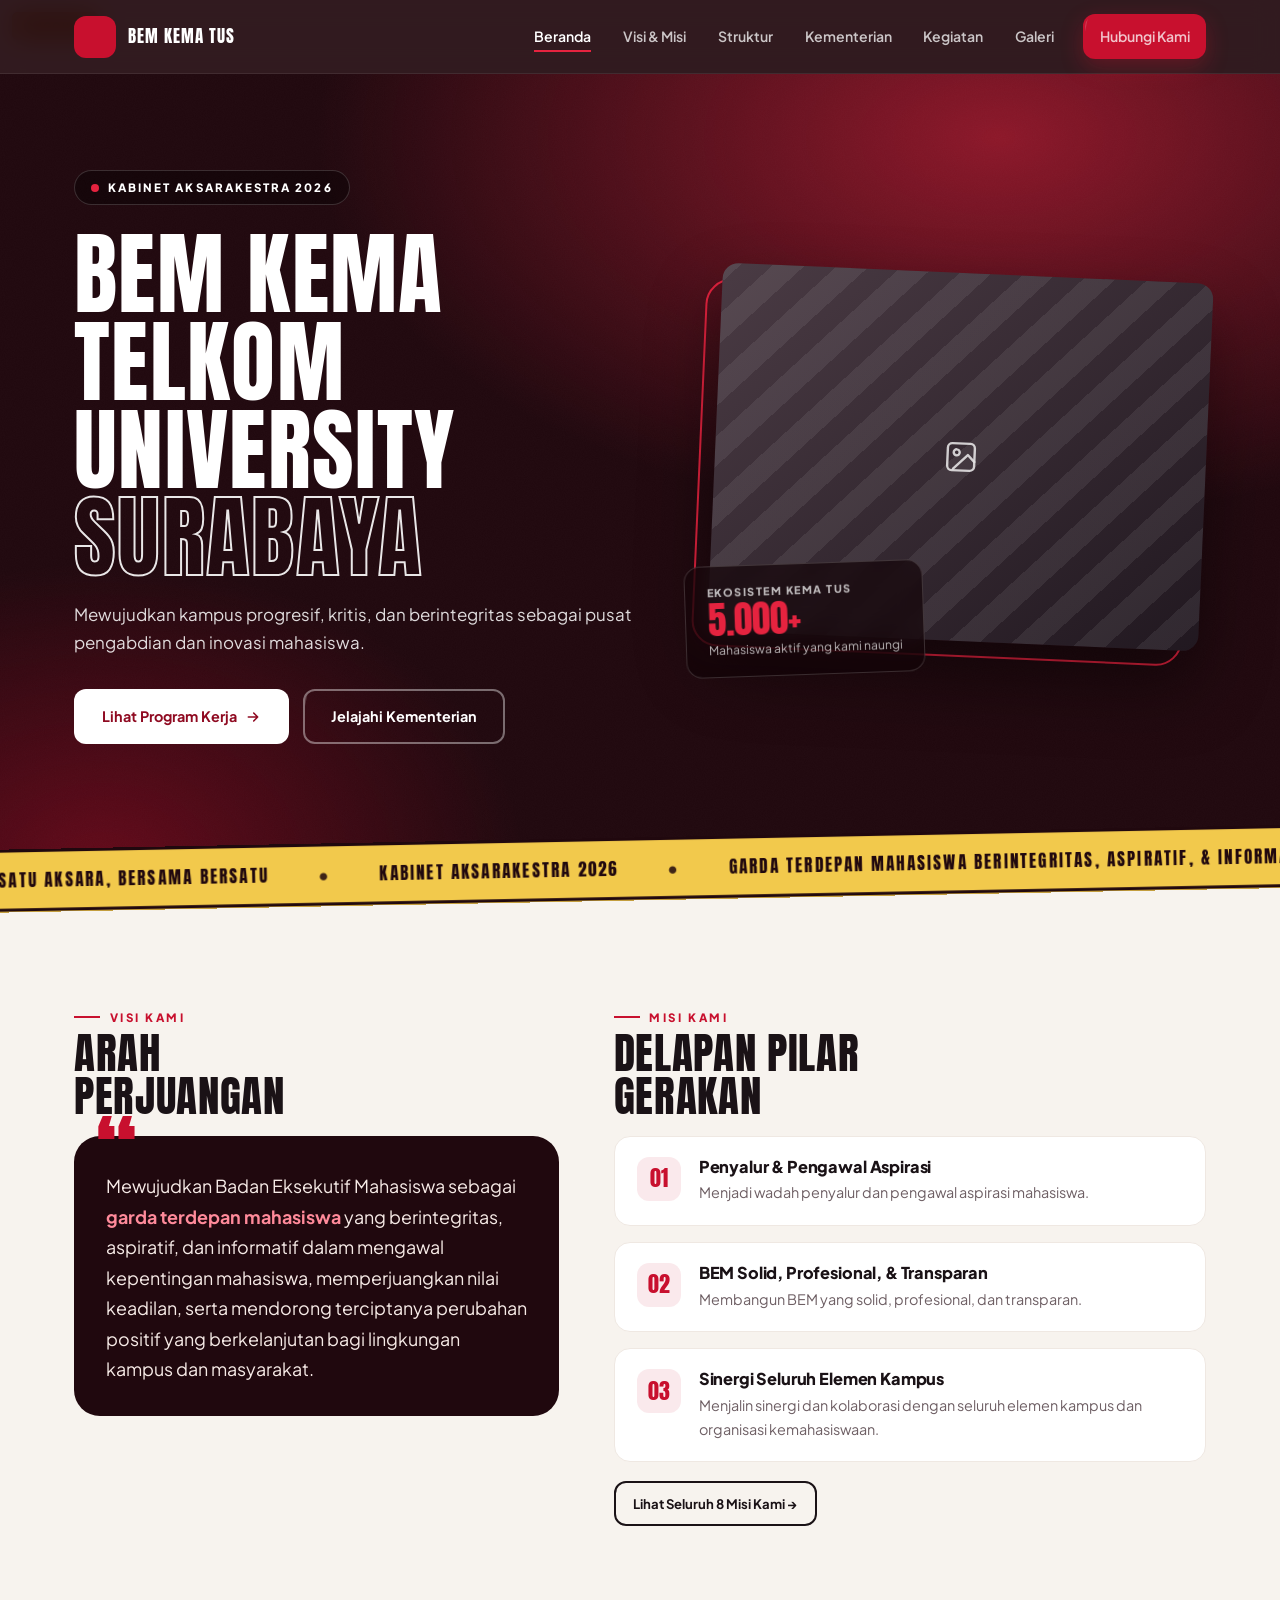
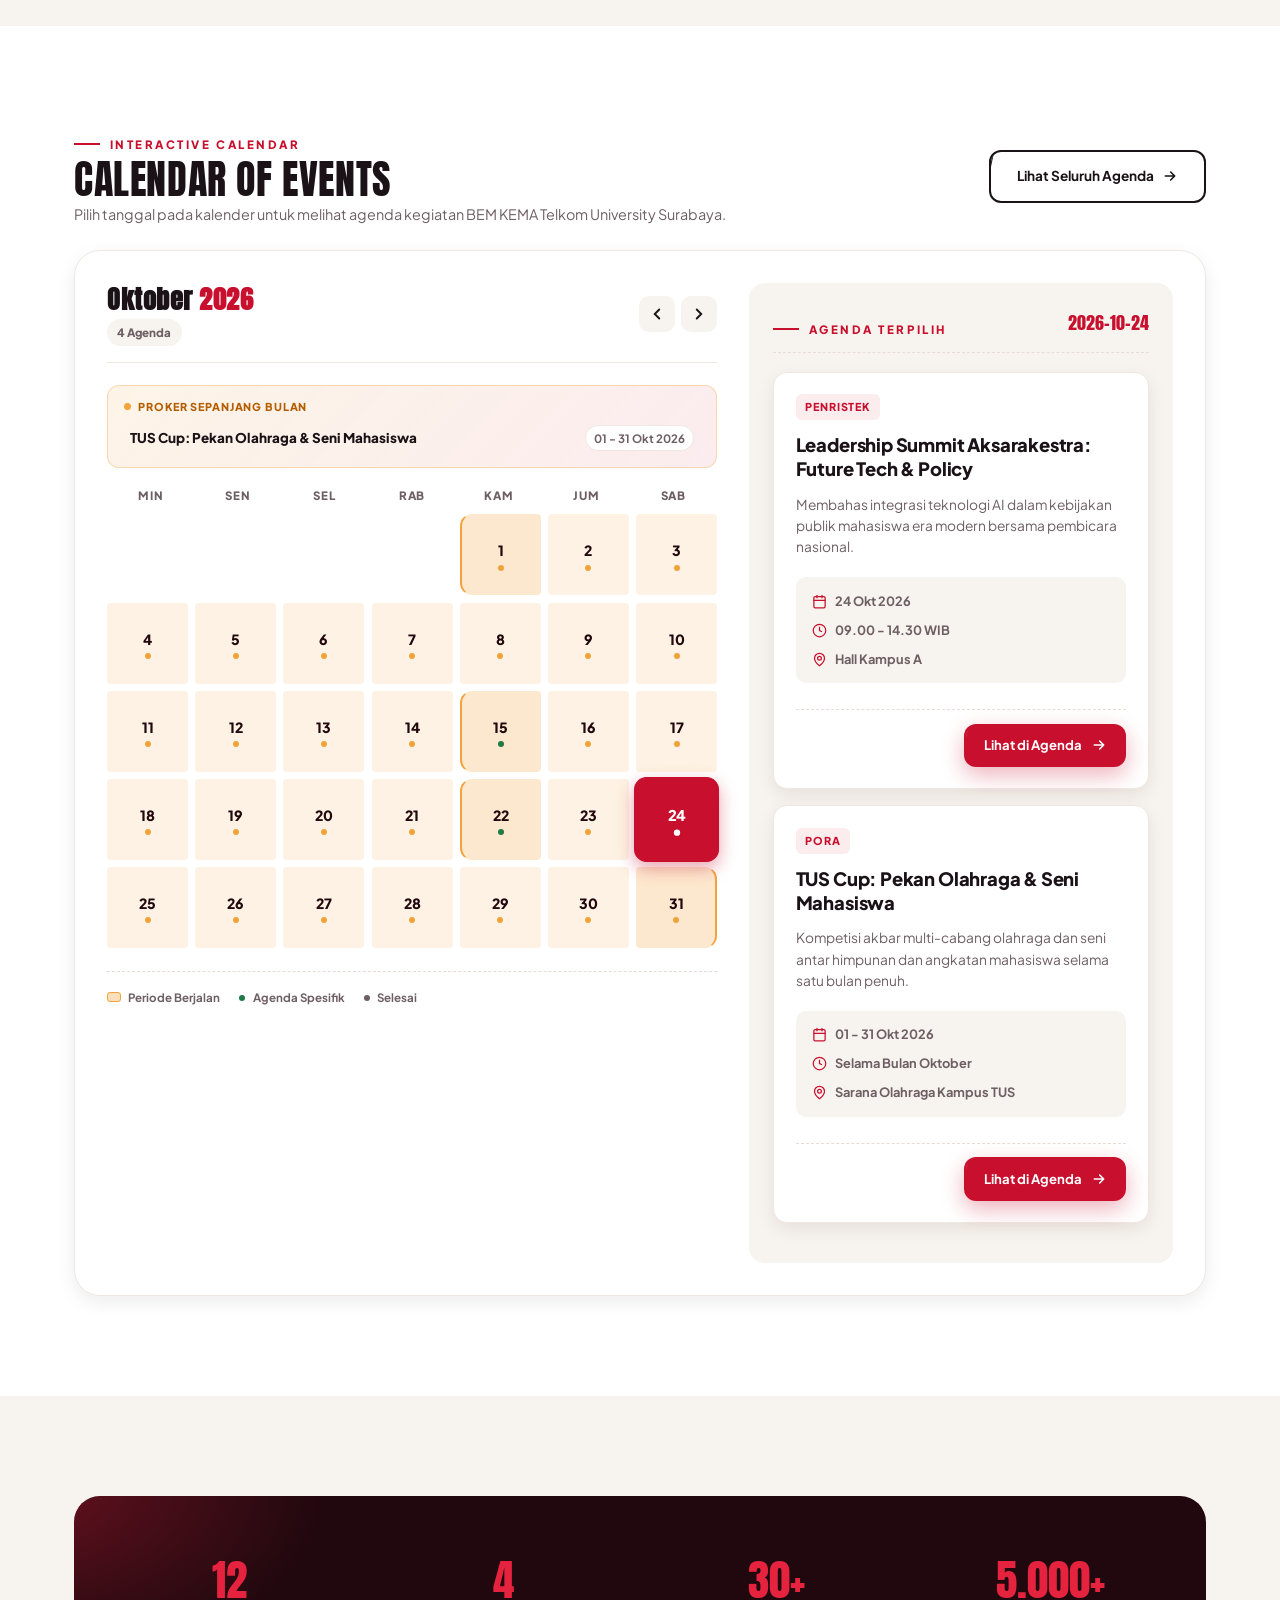
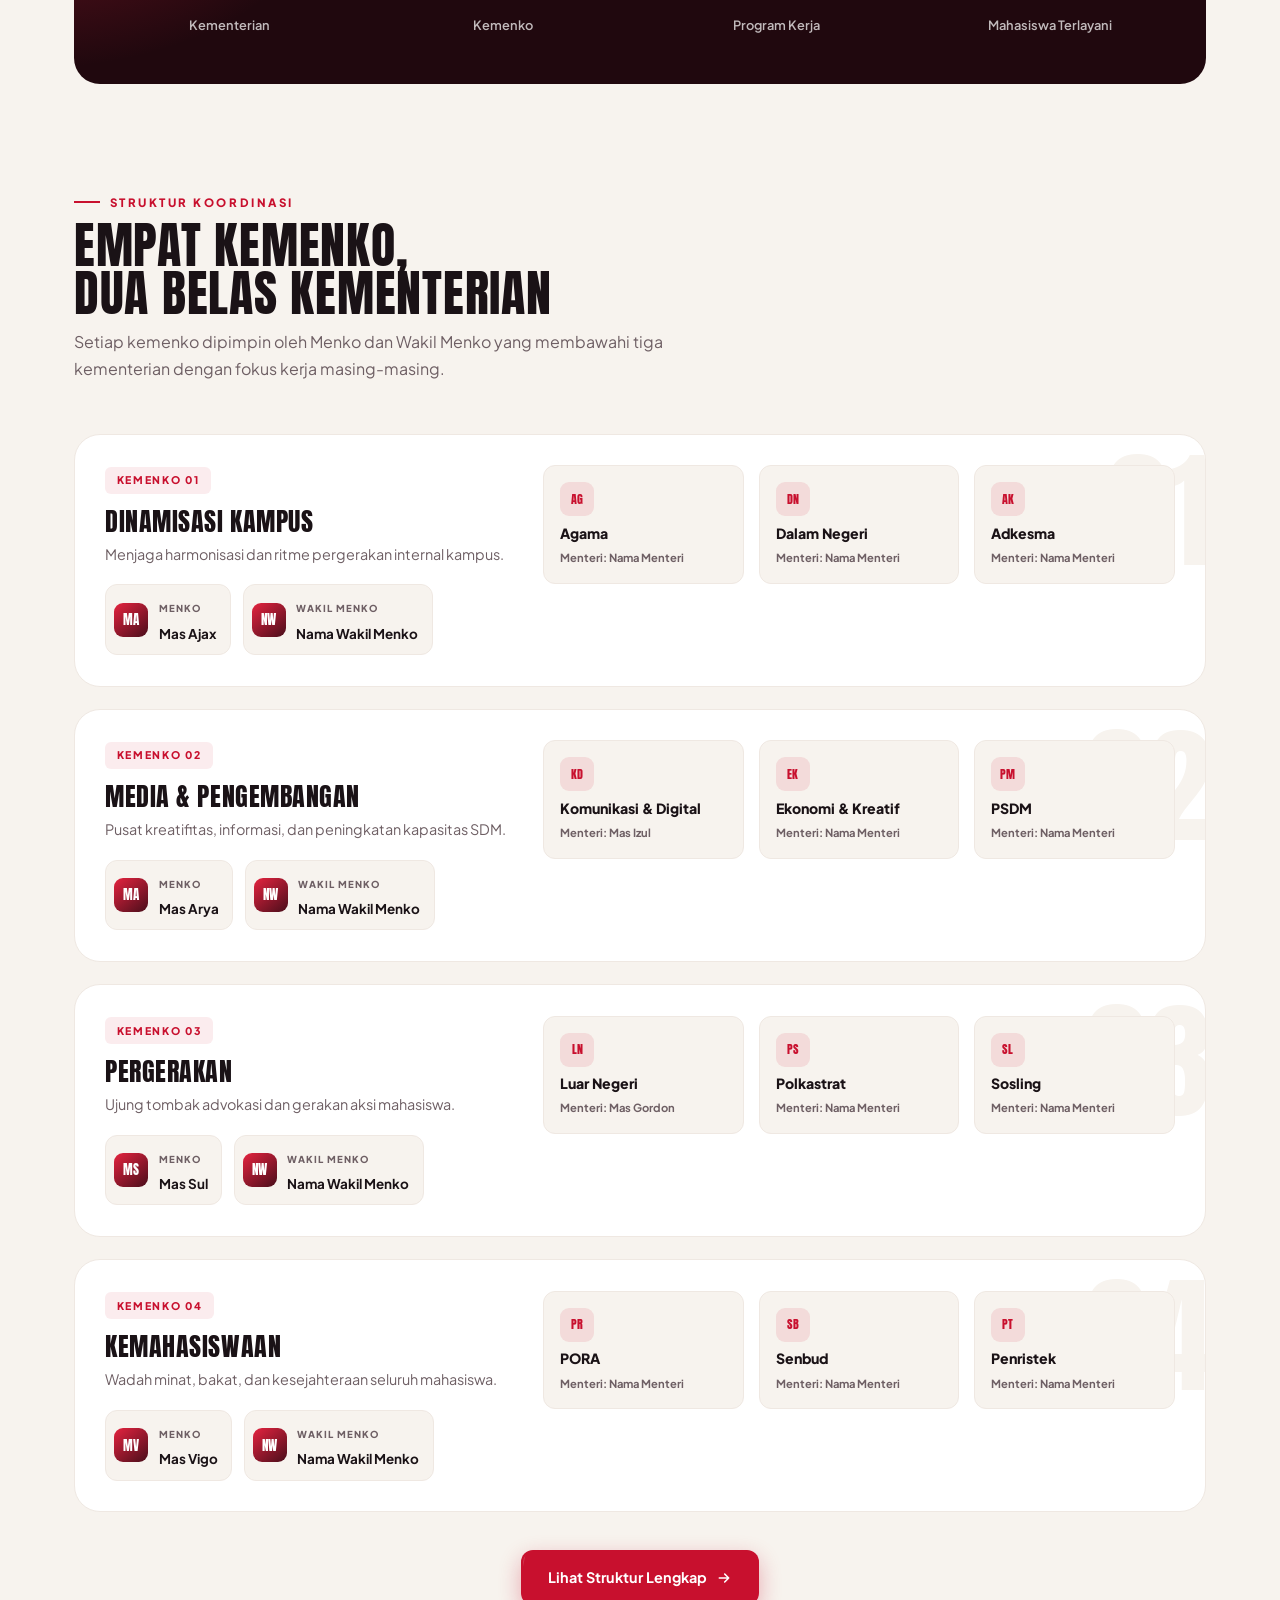
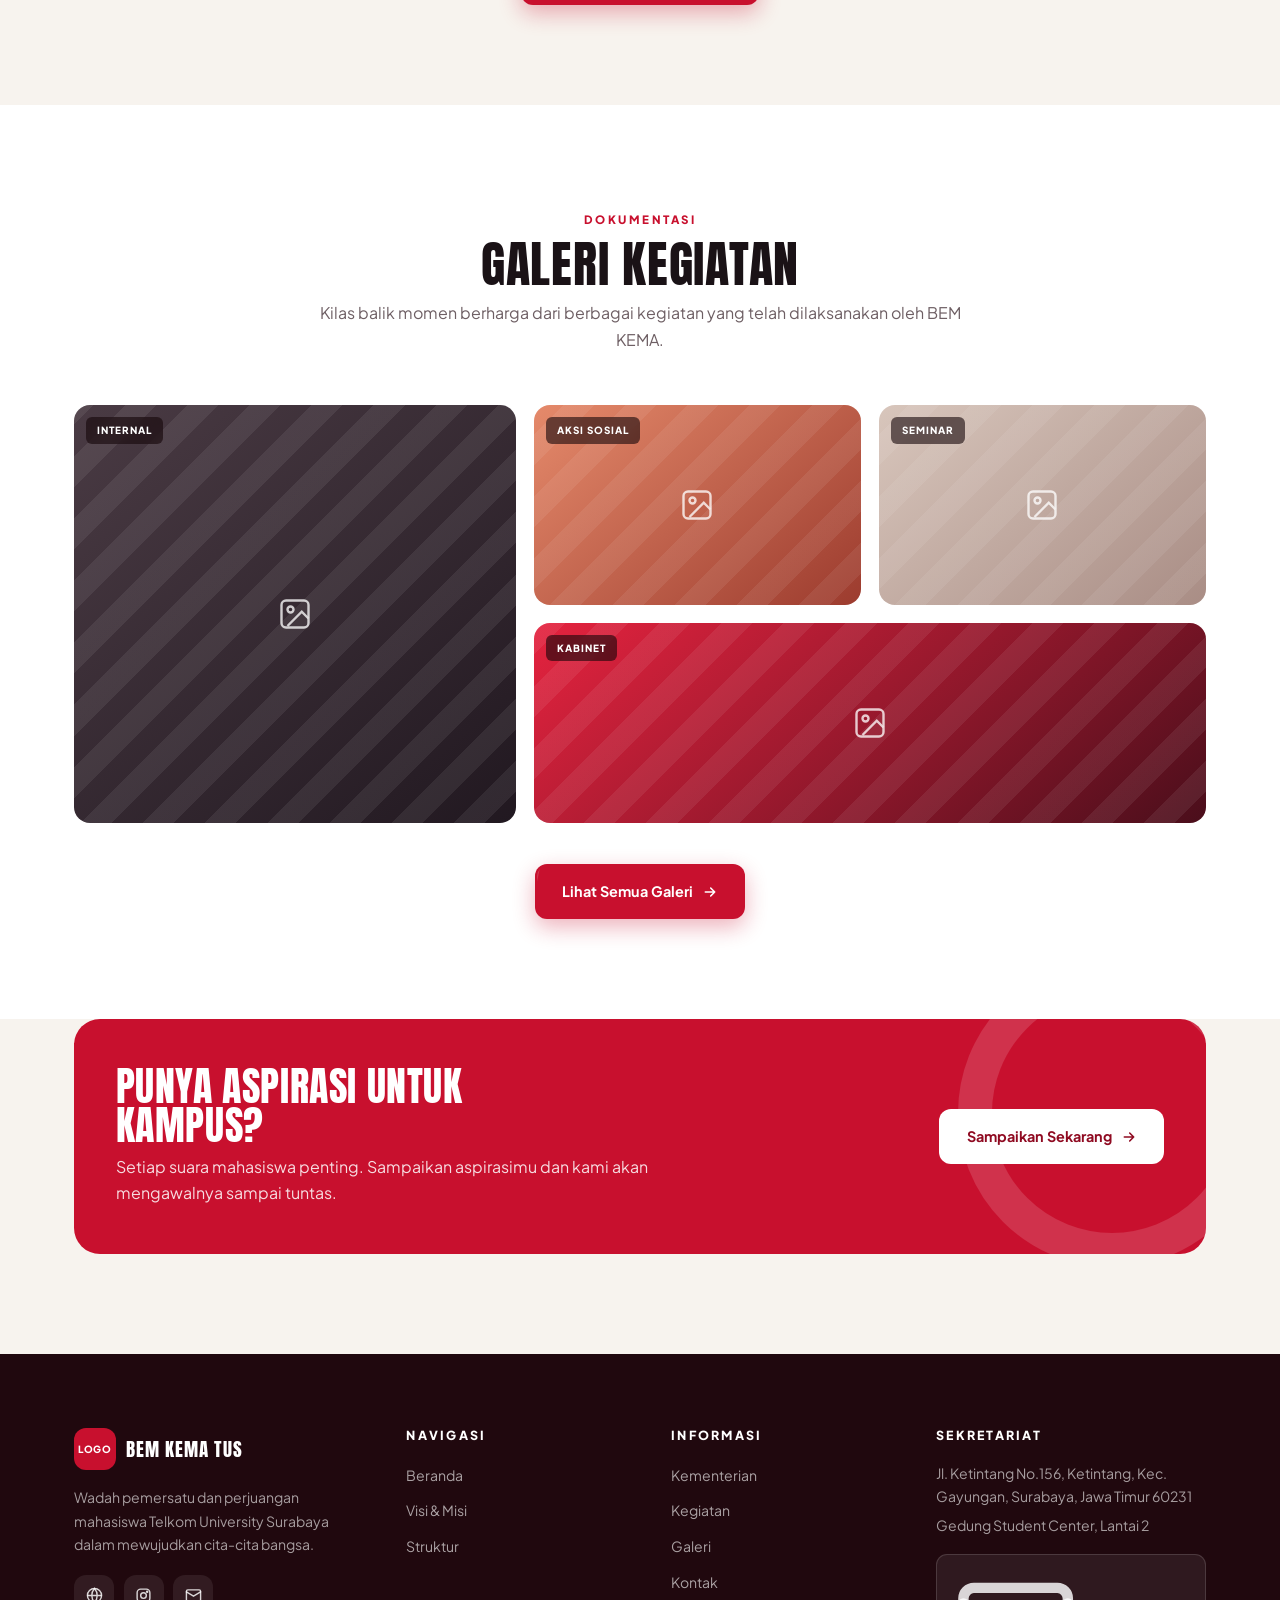
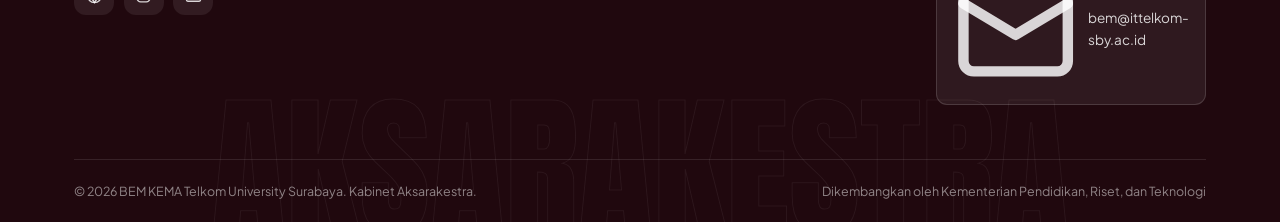
==== commit cb077aa6: "revisi 0.2" ====
--- a/index.html
+++ b/index.html
@@ -3,7 +3,7 @@
 <head>
   <meta charset="UTF-8">
   <meta name="viewport" content="width=device-width, initial-scale=1.0">
-  <title>BEM KEMA TUS | The Academic Vanguard</title>
+  <title>BEM KEMA TUS | Kabinet Aksarakestra</title>
   <meta name="description" content="Website resmi BEM KEMA Telkom University Surabaya. Wadah aspirasi mahasiswa yang progresif, inklusif, dan berintegritas.">
   <link rel="preconnect" href="https://fonts.googleapis.com">
   <link rel="preconnect" href="https://fonts.gstatic.com" crossorigin>
@@ -18,7 +18,7 @@
   <header class="hero">
     <div class="container hero-grid">
       <div>
-        <span class="hero-badge rise d1"><span class="dot"></span> Kabinet Aksarakestra 2024</span>
+        <span class="hero-badge rise d1"><span class="dot"></span> Kabinet Aksarakestra 2026</span>
         <h1>
           <span class="line rise d1">BEM KEMA</span>
           <span class="line rise d2">Telkom University</span>
@@ -51,8 +51,8 @@
   <!-- ===== MARQUEE ===== -->
   <div class="marquee" aria-hidden="true">
     <div class="marquee-track">
-      <span>Progresif <em>&#9679;</em> Kritis <em>&#9679;</em> Berintegritas <em>&#9679;</em> The Academic Vanguard <em>&#9679;</em> Aksarakestra <em>&#9679;</em></span>
-      <span>Progresif <em>&#9679;</em> Kritis <em>&#9679;</em> Berintegritas <em>&#9679;</em> The Academic Vanguard <em>&#9679;</em> Aksarakestra <em>&#9679;</em></span>
+      <span>#Satu Aksara, Bersama BerSatu <em>&#9679;</em> Kabinet Aksarakestra 2026 <em>&#9679;</em> Garda Terdepan Mahasiswa Berintegritas, Aspiratif, &amp; Informatif <em>&#9679;</em> BEM KEMA Telkom University Surabaya <em>&#9679;</em></span>
+      <span>#Satu Aksara, Bersama BerSatu <em>&#9679;</em> Kabinet Aksarakestra 2026 <em>&#9679;</em> Garda Terdepan Mahasiswa Berintegritas, Aspiratif, &amp; Informatif <em>&#9679;</em> BEM KEMA Telkom University Surabaya <em>&#9679;</em></span>
     </div>
   </div>
 
@@ -63,58 +63,54 @@
         <span class="eyebrow">Visi Kami</span>
         <h2>Arah<br>Perjuangan</h2>
         <div class="visi-card">
-          Menjadikan BEM KEMA Telkom University Surabaya sebagai <strong>wadah aspirasi</strong> yang progresif, inklusif, dan berintegritas demi <strong>kemajuan institusi dan bangsa</strong>.
+          Mewujudkan Badan Eksekutif Mahasiswa sebagai <strong>garda terdepan mahasiswa</strong> yang berintegritas, aspiratif, dan informatif dalam mengawal kepentingan mahasiswa, memperjuangkan nilai keadilan, serta mendorong terciptanya perubahan positif yang berkelanjutan bagi lingkungan kampus dan masyarakat.
         </div>
       </div>
       <div class="vm-block reveal">
         <span class="eyebrow">Misi Kami</span>
-        <h2>Tiga Pilar<br>Gerakan</h2>
+        <h2>Delapan Pilar<br>Gerakan</h2>
         <div class="misi-item">
           <div class="misi-num">01</div>
           <div>
-            <h4>Advokasi Responsif</h4>
-            <p>Membangun sistem advokasi mahasiswa yang cepat, tanggap, dan solutif terhadap seluruh isu akademik maupun non-akademik.</p>
+            <h4>Penyalur &amp; Pengawal Aspirasi</h4>
+            <p>Menjadi wadah penyalur dan pengawal aspirasi mahasiswa.</p>
           </div>
         </div>
         <div class="misi-item">
           <div class="misi-num">02</div>
           <div>
-            <h4>Pengembangan Kompetensi &amp; Riset</h4>
-            <p>Melalui Kementerian Penristek, kami fokus pada pengembangan riset dan teknologi mahasiswa guna inovasi berkelanjutan.</p>
+            <h4>BEM Solid, Profesional, &amp; Transparan</h4>
+            <p>Membangun BEM yang solid, profesional, dan transparan.</p>
           </div>
         </div>
         <div class="misi-item">
           <div class="misi-num">03</div>
           <div>
-            <h4>Sinergi Kolaborasi</h4>
-            <p>Memperkuat hubungan harmonis dan kolaboratif antara organisasi mahasiswa di lingkungan internal maupun eksternal kampus.</p>
+            <h4>Sinergi Seluruh Elemen Kampus</h4>
+            <p>Menjalin sinergi dan kolaborasi dengan seluruh elemen kampus dan organisasi kemahasiswaan.</p>
           </div>
+        </div>
+        <div style="margin-top:1.2rem">
+          <a href="visi-misi.html" class="btn btn-outline" style="font-size:.82rem;padding:.6rem 1.1rem">Lihat Seluruh 8 Misi Kami &rarr;</a>
         </div>
       </div>
     </div>
   </section>
 
-  <!-- ===== KEGIATAN MENDATANG ===== -->
+  <!-- ===== CALENDAR OF EVENTS ===== -->
   <section class="section white">
     <div class="container">
-      <div class="toolbar">
+      <div class="toolbar" style="margin-bottom:1.5rem">
         <div>
-          <span class="eyebrow">Calendar of Events</span>
-          <h2 class="display" style="font-size:clamp(1.8rem,3.4vw,2.5rem);margin-top:.4rem">Kegiatan Mendatang</h2>
+          <span class="eyebrow">Interactive Calendar</span>
+          <h2 class="display" style="font-size:clamp(1.8rem,3.4vw,2.5rem);margin-top:.4rem">Calendar of Events</h2>
+          <p style="color:var(--muted);font-size:.9rem;margin-top:.2rem">Pilih tanggal pada kalender untuk melihat agenda kegiatan BEM KEMA Telkom University Surabaya.</p>
         </div>
-        <div class="chip-row" id="home-filter">
-          <button class="chip active" data-kategori="semua">Semua</button>
-          <button class="chip" data-kategori="seminar">Akademik</button>
-          <button class="chip" data-kategori="sosial">Sosial</button>
-          <button class="chip" data-kategori="penristek">Penristek</button>
-        </div>
-      </div>
-      <div class="cards-3" id="home-kegiatan"></div>
-      <div style="text-align:center;margin-top:2.8rem">
-        <a href="kegiatan.html" class="btn btn-outline">Lihat Semua Kegiatan
+        <a href="kegiatan.html" class="btn btn-outline" style="font-size:.85rem">Lihat Seluruh Agenda
           <svg class="arrow" width="16" height="16" viewBox="0 0 24 24" fill="none" stroke="currentColor" stroke-width="2.4" stroke-linecap="round" stroke-linejoin="round"><path d="M5 12h14M13 6l6 6-6 6"/></svg>
         </a>
       </div>
+      <div id="home-calendar-widget"></div>
     </div>
   </section>
 
--- a/assets/css/style.css
+++ b/assets/css/style.css
@@ -226,7 +226,7 @@
 
 /* ---------- Marquee ---------- */
 .marquee{
-  background:var(--red);color:#fff;overflow:hidden;padding:.85rem 0;
+  background:#F2C94C;color:var(--maroon);overflow:hidden;padding:.85rem 0;
   transform:rotate(-1.1deg) scale(1.02);border-block:3px solid var(--maroon);
   position:relative;z-index:3;margin-top:-26px;
 }
@@ -282,26 +282,59 @@
 .misi-item h4{margin-bottom:.25rem;font-size:1.02rem}
 .misi-item p{font-size:.9rem;color:var(--muted)}
 
-/* ---------- Filter chips (sliding pill) ---------- */
+/* ---------- Filter chips (Modern Discrete Pills) ---------- */
 .chip-row{
-  position:relative;display:inline-flex;flex-wrap:wrap;gap:.25rem;
-  background:var(--card);border:1px solid var(--line-soft);
-  padding:.35rem;border-radius:999px;box-shadow:var(--shadow-sm);
+  display:inline-flex;
+  flex-wrap:wrap;
+  align-items:center;
+  gap:.45rem;
+  background:transparent;
+  padding:0;
+  border:none;
+  box-shadow:none;
 }
 .chip{
-  position:relative;z-index:1;padding:.5rem 1.15rem;border-radius:999px;
-  font-size:.85rem;font-weight:700;color:var(--muted);
-  transition:color .25s var(--ease);white-space:nowrap;
-}
-.chip:hover{color:var(--ink)}
-.chip.active{color:#fff}
-.chip-indicator{
-  position:absolute;z-index:0;top:.35rem;bottom:.35rem;border-radius:999px;
-  background:var(--red);box-shadow:0 6px 16px rgba(200,16,46,.35);
-  transition:left .32s var(--ease),width .32s var(--ease);
+  display:inline-flex;
+  align-items:center;
+  gap:.4rem;
+  padding:.52rem 1.15rem;
+  border-radius:999px;
+  font-size:.85rem;
+  font-weight:700;
+  color:var(--muted);
+  background:var(--card);
+  border:1.5px solid var(--line-soft);
+  box-shadow:var(--shadow-sm);
+  transition:all .22s var(--ease);
+  cursor:pointer;
+  white-space:nowrap;
+  user-select:none;
+}
+.chip:hover{
+  color:var(--ink);
+  border-color:var(--line);
+  transform:translateY(-1px);
+}
+.chip.active{
+  background:var(--red);
+  color:#fff;
+  border-color:var(--red);
+  box-shadow:0 6px 18px rgba(200,16,46,.32);
+  transform:translateY(-1px);
 }
 .chip .count{
-  font-size:.68rem;font-weight:800;opacity:.65;margin-left:.3rem;
+  font-size:.68rem;
+  font-weight:800;
+  opacity:.75;
+  background:rgba(0,0,0,.08);
+  padding:.15rem .45rem;
+  border-radius:999px;
+  line-height:1;
+}
+.chip.active .count{
+  background:rgba(255,255,255,.24);
+  color:#fff;
+  opacity:1;
 }
 
 /* ---------- Kartu kegiatan ---------- */
@@ -692,3 +725,740 @@
   .marquee-track{animation:none}
   *{transition:none!important;animation:none!important}
 }
+
+/* ---------- Proker Detail Accordion ---------- */
+.proker-item {
+  position: relative;
+  padding: 0;
+  overflow: hidden;
+  align-items: stretch;
+}
+.proker-content {
+  flex: 1;
+  display: flex;
+  flex-direction: column;
+}
+.proker-header {
+  display: flex;
+  gap: 1rem;
+  align-items: flex-start;
+  padding: 1.2rem 1.35rem 1.2rem 0;
+  cursor: pointer;
+  justify-content: space-between;
+}
+.proker-toggle-btn {
+  flex-shrink: 0;
+  width: 32px;
+  height: 32px;
+  border-radius: 8px;
+  background: rgba(200,16,46,.09);
+  color: var(--red);
+  display: grid;
+  place-items: center;
+  transition: .25s var(--ease);
+}
+.proker-open .proker-toggle-btn {
+  background: var(--red);
+  color: #fff;
+  transform: rotate(180deg);
+}
+.proker-detail {
+  padding: 0 1.35rem 1.35rem 0;
+  border-top: 1px dashed var(--line);
+  margin-top: 0;
+  animation: fadeIn .2s ease;
+}
+@keyframes fadeIn { from { opacity:0; transform:translateY(-6px); } to { opacity:1; transform:none; } }
+.proker-meta-grid {
+  display: grid;
+  grid-template-columns: 1fr 1fr;
+  gap: .85rem;
+  margin-top: 1rem;
+}
+@media(max-width:620px){ .proker-meta-grid { grid-template-columns: 1fr; } }
+.proker-meta-item {
+  background: var(--paper);
+  border-radius: 10px;
+  padding: .75rem 1rem;
+  display: flex;
+  flex-direction: column;
+  gap: .2rem;
+}
+.proker-meta-full { grid-column: 1 / -1; }
+.proker-meta-label {
+  font-size: .68rem;
+  font-weight: 800;
+  letter-spacing: .14em;
+  text-transform: uppercase;
+  color: var(--red);
+}
+.proker-meta-value {
+  font-size: .88rem;
+  color: var(--ink);
+  line-height: 1.5;
+}
+.proker-docs-grid {
+  display: grid;
+  grid-template-columns: repeat(auto-fill, minmax(140px, 1fr));
+  gap: .75rem;
+}
+.proker-doc-item {
+  display: flex;
+  flex-direction: column;
+  gap: .4rem;
+}
+.proker-doc-item .img-ph {
+  aspect-ratio: 4/3;
+  border-radius: 10px;
+  cursor: pointer;
+}
+.proker-doc-item span {
+  font-size: .75rem;
+  color: var(--muted);
+  font-weight: 600;
+  text-align: center;
+}
+
+/* ---------- Galeri toolbar responsive ---------- */
+.galeri-toolbar {
+  margin-bottom: 2.4rem;
+}
+.galeri-filter-row {
+  display: flex;
+  flex-wrap: wrap;
+  gap: 1.2rem;
+  align-items: center;
+  justify-content: space-between;
+}
+.filter-controls-group {
+  display: flex;
+  align-items: center;
+  gap: .85rem;
+  flex-wrap: wrap;
+}
+
+/* Custom Select Dropdown Kementerian */
+.custom-select-wrapper {
+  position: relative;
+  min-width: 230px;
+}
+.custom-select-btn {
+  display: flex;
+  align-items: center;
+  justify-content: space-between;
+  gap: .8rem;
+  width: 100%;
+  padding: .68rem 1.15rem;
+  background: var(--card);
+  border: 1.5px solid var(--line-soft);
+  border-radius: 999px;
+  font-size: .86rem;
+  font-weight: 700;
+  color: var(--ink);
+  box-shadow: var(--shadow-sm);
+  transition: .22s var(--ease);
+}
+.custom-select-btn:hover {
+  border-color: var(--red);
+  transform: translateY(-1px);
+}
+.custom-select-btn[aria-expanded="true"] {
+  border-color: var(--red);
+  box-shadow: 0 0 0 3px rgba(200,16,46,.15);
+}
+.custom-select-btn .cs-label {
+  display: flex;
+  align-items: center;
+  gap: .5rem;
+}
+.custom-select-btn .cs-dot {
+  width: 8px;
+  height: 8px;
+  border-radius: 50%;
+  background: var(--red);
+}
+.custom-select-btn .cs-chevron {
+  color: var(--muted);
+  transition: transform .25s var(--ease);
+}
+.custom-select-btn[aria-expanded="true"] .cs-chevron {
+  transform: rotate(180deg);
+  color: var(--red);
+}
+
+.custom-select-menu {
+  position: absolute;
+  top: calc(100% + 8px);
+  left: 0;
+  right: 0;
+  min-width: 270px;
+  max-height: 310px;
+  overflow-y: auto;
+  background: #fff;
+  border: 1px solid var(--line-soft);
+  border-radius: 18px;
+  padding: .5rem;
+  box-shadow: 0 18px 45px rgba(32,8,14,.18);
+  z-index: 150;
+  opacity: 0;
+  pointer-events: none;
+  transform: translateY(-8px);
+  transition: opacity .22s var(--ease), transform .22s var(--ease);
+}
+.custom-select-menu.open {
+  opacity: 1;
+  pointer-events: auto;
+  transform: translateY(0);
+}
+.custom-select-opt {
+  display: flex;
+  align-items: center;
+  justify-content: space-between;
+  padding: .65rem .85rem;
+  border-radius: 10px;
+  cursor: pointer;
+  transition: background .18s;
+}
+.custom-select-opt:hover {
+  background: var(--paper);
+}
+.custom-select-opt.selected {
+  background: rgba(200,16,46,.08);
+  color: var(--red);
+}
+.custom-select-opt .opt-left {
+  display: flex;
+  flex-direction: column;
+}
+.custom-select-opt .opt-name {
+  font-weight: 700;
+  font-size: .86rem;
+}
+.custom-select-opt .opt-desc {
+  font-size: .72rem;
+  color: var(--muted);
+  font-weight: 500;
+}
+.custom-select-opt .opt-check {
+  display: none;
+  color: var(--red);
+}
+.custom-select-opt.selected .opt-check {
+  display: block;
+}
+
+/* ---------- Calendar of Events Widget (Interactive) ---------- */
+.calendar-layout {
+  display: grid;
+  grid-template-columns: 1.18fr .82fr;
+  gap: 2rem;
+  background: var(--card);
+  border: 1px solid var(--line-soft);
+  border-radius: var(--radius-lg);
+  padding: 2rem;
+  box-shadow: var(--shadow-sm);
+  margin-top: 1rem;
+}
+@media(max-width:940px){
+  .calendar-layout {
+    grid-template-columns: 1fr;
+    gap: 2.2rem;
+    padding: 1.4rem;
+  }
+}
+.cal-grid-panel {
+  display: flex;
+  flex-direction: column;
+}
+.cal-header {
+  display: flex;
+  align-items: center;
+  justify-content: space-between;
+  margin-bottom: 1.4rem;
+  padding-bottom: 1rem;
+  border-bottom: 1px solid var(--line-soft);
+}
+.cal-month-title h3 {
+  font-family: var(--display);
+  font-size: 1.6rem;
+  letter-spacing: .02em;
+}
+.cal-month-title .year {
+  color: var(--red);
+}
+.cal-badge-count {
+  display: inline-block;
+  font-size: .72rem;
+  font-weight: 800;
+  color: var(--muted);
+  background: var(--paper);
+  padding: .25rem .65rem;
+  border-radius: 999px;
+  margin-top: .2rem;
+}
+.cal-nav-btns {
+  display: flex;
+  gap: .4rem;
+}
+.cal-btn-prev, .cal-btn-next {
+  width: 36px;
+  height: 36px;
+  border-radius: 10px;
+  background: var(--paper);
+  color: var(--ink);
+  display: grid;
+  place-items: center;
+  transition: .22s var(--ease);
+}
+.cal-btn-prev:hover, .cal-btn-next:hover {
+  background: var(--red);
+  color: #fff;
+  transform: translateY(-2px);
+}
+.cal-weekdays {
+  display: grid;
+  grid-template-columns: repeat(7, 1fr);
+  text-align: center;
+  font-size: .72rem;
+  font-weight: 800;
+  letter-spacing: .08em;
+  text-transform: uppercase;
+  color: var(--muted);
+  margin-bottom: .6rem;
+}
+.cal-days-grid {
+  display: grid;
+  grid-template-columns: repeat(7, 1fr);
+  gap: .45rem;
+}
+.cal-day {
+  aspect-ratio: 1/1;
+  border-radius: 12px;
+  display: flex;
+  flex-direction: column;
+  align-items: center;
+  justify-content: center;
+  background: var(--paper);
+  font-weight: 700;
+  font-size: .88rem;
+  position: relative;
+  transition: .2s var(--ease);
+  border: 1.5px solid transparent;
+}
+.cal-day.empty {
+  background: transparent;
+  pointer-events: none;
+}
+.cal-day:not(.empty):hover {
+  background: #fff;
+  border-color: var(--red);
+  transform: translateY(-2px);
+  box-shadow: 0 4px 12px rgba(0,0,0,.08);
+}
+.cal-day.has-event {
+  font-weight: 800;
+  background: #fff;
+  border-color: var(--line);
+}
+/* Event yang membentang beberapa hari / sebulan penuh */
+.cal-day.in-range {
+  background: rgba(242,163,60,.14);
+  color: var(--maroon);
+  border-radius: 4px;
+  border-color: transparent;
+}
+.cal-day.in-range.range-start {
+  border-top-left-radius: 12px;
+  border-bottom-left-radius: 12px;
+  background: rgba(242,163,60,.25);
+  border-left: 2px solid var(--sun);
+}
+.cal-day.in-range.range-end {
+  border-top-right-radius: 12px;
+  border-bottom-right-radius: 12px;
+  background: rgba(242,163,60,.25);
+  border-right: 2px solid var(--sun);
+}
+.cal-day.selected {
+  background: var(--red) !important;
+  color: #fff !important;
+  border-color: var(--red) !important;
+  border-radius: 12px !important;
+  transform: scale(1.05);
+  box-shadow: 0 6px 16px rgba(200,16,46,.38);
+  z-index: 2;
+}
+
+/* Period Banner di atas hari kalender */
+.cal-period-banner {
+  background: linear-gradient(135deg, rgba(242,163,60,.12), rgba(200,16,46,.08));
+  border: 1px solid rgba(242,163,60,.35);
+  border-radius: 12px;
+  padding: .75rem 1rem;
+  margin-bottom: 1.1rem;
+  display: flex;
+  flex-direction: column;
+  gap: .35rem;
+}
+.cpb-badge {
+  display: flex;
+  align-items: center;
+  gap: .45rem;
+  font-size: .68rem;
+  font-weight: 800;
+  letter-spacing: .08em;
+  text-transform: uppercase;
+  color: #B25E00;
+}
+.cpb-badge .pulse-dot {
+  width: 7px;
+  height: 7px;
+  border-radius: 50%;
+  background: var(--sun);
+  box-shadow: 0 0 0 0 rgba(242,163,60,.7);
+  animation: pulse-sun 2s infinite;
+}
+@keyframes pulse-sun {
+  0% { box-shadow: 0 0 0 0 rgba(242,163,60,.7); }
+  70% { box-shadow: 0 0 0 6px rgba(242,163,60,0); }
+  100% { box-shadow: 0 0 0 0 rgba(242,163,60,0); }
+}
+.cpb-item {
+  display: flex;
+  align-items: center;
+  justify-content: space-between;
+  gap: .8rem;
+  cursor: pointer;
+  padding: .25rem .4rem;
+  border-radius: 6px;
+  transition: background .18s;
+}
+.cpb-item:hover {
+  background: rgba(255,255,255,.6);
+}
+.cpb-title {
+  font-size: .84rem;
+  font-weight: 800;
+  color: var(--ink);
+}
+.cpb-range {
+  font-size: .72rem;
+  font-weight: 700;
+  color: var(--muted);
+  background: #fff;
+  padding: .15rem .5rem;
+  border-radius: 999px;
+  border: 1px solid var(--line-soft);
+}
+.cal-range-sample {
+  width: 14px;
+  height: 10px;
+  border-radius: 3px;
+  background: rgba(242,163,60,.35);
+  border: 1px solid var(--sun);
+  display: inline-block;
+}
+.cal-dot {
+  width: 6px;
+  height: 6px;
+  border-radius: 50%;
+  margin-top: 2px;
+}
+.cal-dot.open, .cal-dot.upcoming { background: #1E7A46; }
+.cal-dot.ongoing { background: var(--sun); }
+.cal-dot.done { background: var(--muted); }
+.cal-day.selected .cal-dot { background: #fff !important; }
+
+.cal-legend {
+  display: flex;
+  flex-wrap: wrap;
+  gap: 1.2rem;
+  margin-top: 1.4rem;
+  padding-top: 1rem;
+  border-top: 1px dashed var(--line);
+  font-size: .72rem;
+  font-weight: 700;
+  color: var(--muted);
+}
+.cal-legend div {
+  display: flex;
+  align-items: center;
+  gap: .45rem;
+}
+
+/* Detail panel agenda di kalender */
+.cal-detail-panel {
+  background: var(--paper);
+  border-radius: var(--radius);
+  padding: 1.5rem;
+  display: flex;
+  flex-direction: column;
+  min-height: 380px;
+}
+.cal-detail-header {
+  display: flex;
+  align-items: baseline;
+  justify-content: space-between;
+  margin-bottom: 1.2rem;
+  border-bottom: 1px dashed var(--line);
+  padding-bottom: .8rem;
+}
+.selected-date-label {
+  font-family: var(--display);
+  font-size: 1.15rem;
+  color: var(--red);
+}
+.cal-event-card {
+  background: #fff;
+  border-radius: 14px;
+  padding: 1.35rem;
+  box-shadow: var(--shadow-sm);
+  margin-bottom: 1rem;
+  display: flex;
+  flex-direction: column;
+  gap: .4rem;
+  border: 1px solid var(--line-soft);
+}
+.cal-event-top {
+  display: flex;
+  align-items: center;
+  justify-content: space-between;
+  gap: .5rem;
+  margin-bottom: .2rem;
+}
+.cal-event-tag {
+  font-size: .68rem;
+  font-weight: 800;
+  letter-spacing: .08em;
+  text-transform: uppercase;
+  color: var(--red);
+  background: rgba(200,16,46,.08);
+  padding: .25rem .6rem;
+  border-radius: 6px;
+}
+.cal-event-title {
+  font-size: 1.15rem;
+  font-weight: 800;
+  line-height: 1.3;
+  color: var(--ink);
+  margin-top: .2rem;
+}
+.cal-event-desc {
+  font-size: .86rem;
+  color: var(--muted);
+  line-height: 1.55;
+  margin: .4rem 0 .8rem;
+}
+.cal-event-meta-grid {
+  display: flex;
+  flex-direction: column;
+  gap: .5rem;
+  font-size: .8rem;
+  font-weight: 700;
+  color: var(--muted);
+  background: var(--paper);
+  padding: .85rem 1rem;
+  border-radius: 10px;
+  margin-bottom: 1rem;
+}
+.cal-event-meta-grid div {
+  display: flex;
+  align-items: center;
+  gap: .55rem;
+}
+.cal-event-meta-grid svg {
+  color: var(--red);
+  flex-shrink: 0;
+  width: 15px;
+  height: 15px;
+}
+.cal-event-foot {
+  display: flex;
+  align-items: center;
+  justify-content: flex-end;
+  border-top: 1px dashed var(--line);
+  padding-top: .85rem;
+  margin-top: .2rem;
+}
+.cal-empty-pane {
+  text-align: center;
+  padding: 1.6rem .8rem;
+}
+.cal-empty-icon {
+  width: 48px;
+  height: 48px;
+  border-radius: 50%;
+  background: rgba(200,16,46,.08);
+  color: var(--red);
+  display: grid;
+  place-items: center;
+  margin: 0 auto .8rem;
+}
+.cal-empty-icon svg { width: 22px; height: 22px; }
+.cal-empty-pane h4 { font-size: 1.05rem; margin-bottom: .3rem; }
+.cal-empty-pane p { font-size: .82rem; color: var(--muted); line-height: 1.5; }
+.cal-upcoming-list {
+  display: flex;
+  flex-direction: column;
+  gap: .55rem;
+  margin-top: .8rem;
+  text-align: left;
+}
+.cal-mini-item {
+  display: flex;
+  align-items: center;
+  gap: .75rem;
+  background: #fff;
+  border-radius: 10px;
+  padding: .6rem .8rem;
+  cursor: pointer;
+  transition: transform .2s var(--ease), border-color .2s;
+  border: 1px solid var(--line-soft);
+}
+.cal-mini-item:hover {
+  transform: translateX(4px);
+  border-color: var(--red);
+}
+.cmi-date {
+  font-family: var(--display);
+  font-size: 1.1rem;
+  color: var(--red);
+  min-width: 28px;
+  text-align: center;
+}
+.cmi-body {
+  display: flex;
+  flex-direction: column;
+  overflow: hidden;
+}
+.cmi-title {
+  font-size: .82rem;
+  font-weight: 800;
+  white-space: nowrap;
+  overflow: hidden;
+  text-overflow: ellipsis;
+}
+.cmi-sub {
+  font-size: .72rem;
+  color: var(--muted);
+}
+
+/* ---------- Aspirasi Portal & Mode Tabs ---------- */
+.aspirasi-card {
+  background: var(--card);
+  border-radius: var(--radius-lg);
+  padding: 2.2rem;
+  border: 1px solid var(--line-soft);
+  box-shadow: var(--shadow-sm);
+}
+.aspirasi-header {
+  margin-bottom: 1.4rem;
+  border-bottom: 1px solid var(--line-soft);
+  padding-bottom: 1rem;
+}
+.aspirasi-mode-switch {
+  display: grid;
+  grid-template-columns: 1fr 1fr;
+  gap: .6rem;
+  background: var(--paper);
+  border-radius: 14px;
+  padding: .35rem;
+  margin-bottom: 1.4rem;
+}
+.mode-tab {
+  display: flex;
+  align-items: center;
+  justify-content: center;
+  gap: .5rem;
+  padding: .75rem 1rem;
+  border-radius: 10px;
+  font-size: .85rem;
+  font-weight: 800;
+  color: var(--muted);
+  transition: .22s var(--ease);
+}
+.mode-tab.active {
+  background: #fff;
+  color: var(--red);
+  box-shadow: 0 4px 14px rgba(32,8,14,.09);
+}
+.mode-tab:hover:not(.active) {
+  color: var(--ink);
+}
+.anonim-alert {
+  display: flex;
+  gap: .75rem;
+  align-items: flex-start;
+  background: rgba(242,163,60,.12);
+  border: 1px solid rgba(242,163,60,.4);
+  color: #7A4B00;
+  font-size: .82rem;
+  line-height: 1.5;
+  padding: .9rem 1.1rem;
+  border-radius: 12px;
+  margin-bottom: 1.4rem;
+}
+.anonim-alert svg {
+  flex-shrink: 0;
+  margin-top: 2px;
+}
+.form-footer-options {
+  display: flex;
+  flex-wrap: wrap;
+  align-items: center;
+  justify-content: space-between;
+  gap: .6rem;
+  font-size: .78rem;
+  color: var(--muted);
+  margin-top: 1rem;
+}
+.gform-alt-link {
+  color: var(--red);
+  font-weight: 800;
+  transition: .2s;
+}
+.gform-alt-link:hover {
+  text-decoration: underline;
+}
+
+@media(max-width:640px) {
+  .galeri-filter-row {
+    flex-direction: column;
+    align-items: stretch;
+  }
+  .filter-controls-group {
+    flex-direction: column;
+    align-items: stretch;
+    width: 100%;
+  }
+  .custom-select-wrapper {
+    width: 100%;
+  }
+  .custom-select-menu {
+    min-width: 100%;
+  }
+  .search-box {
+    width: 100%;
+    min-width: 100%;
+  }
+  .chip-row {
+    width: 100%;
+    display: flex;
+    flex-wrap: wrap;
+    gap: .4rem;
+  }
+  .chip {
+    padding: .48rem .95rem;
+    font-size: .8rem;
+  }
+}
+.sr-only {
+  position: absolute;
+  width: 1px;
+  height: 1px;
+  padding: 0;
+  margin: -1px;
+  overflow: hidden;
+  clip: rect(0,0,0,0);
+  border: 0;
+}
